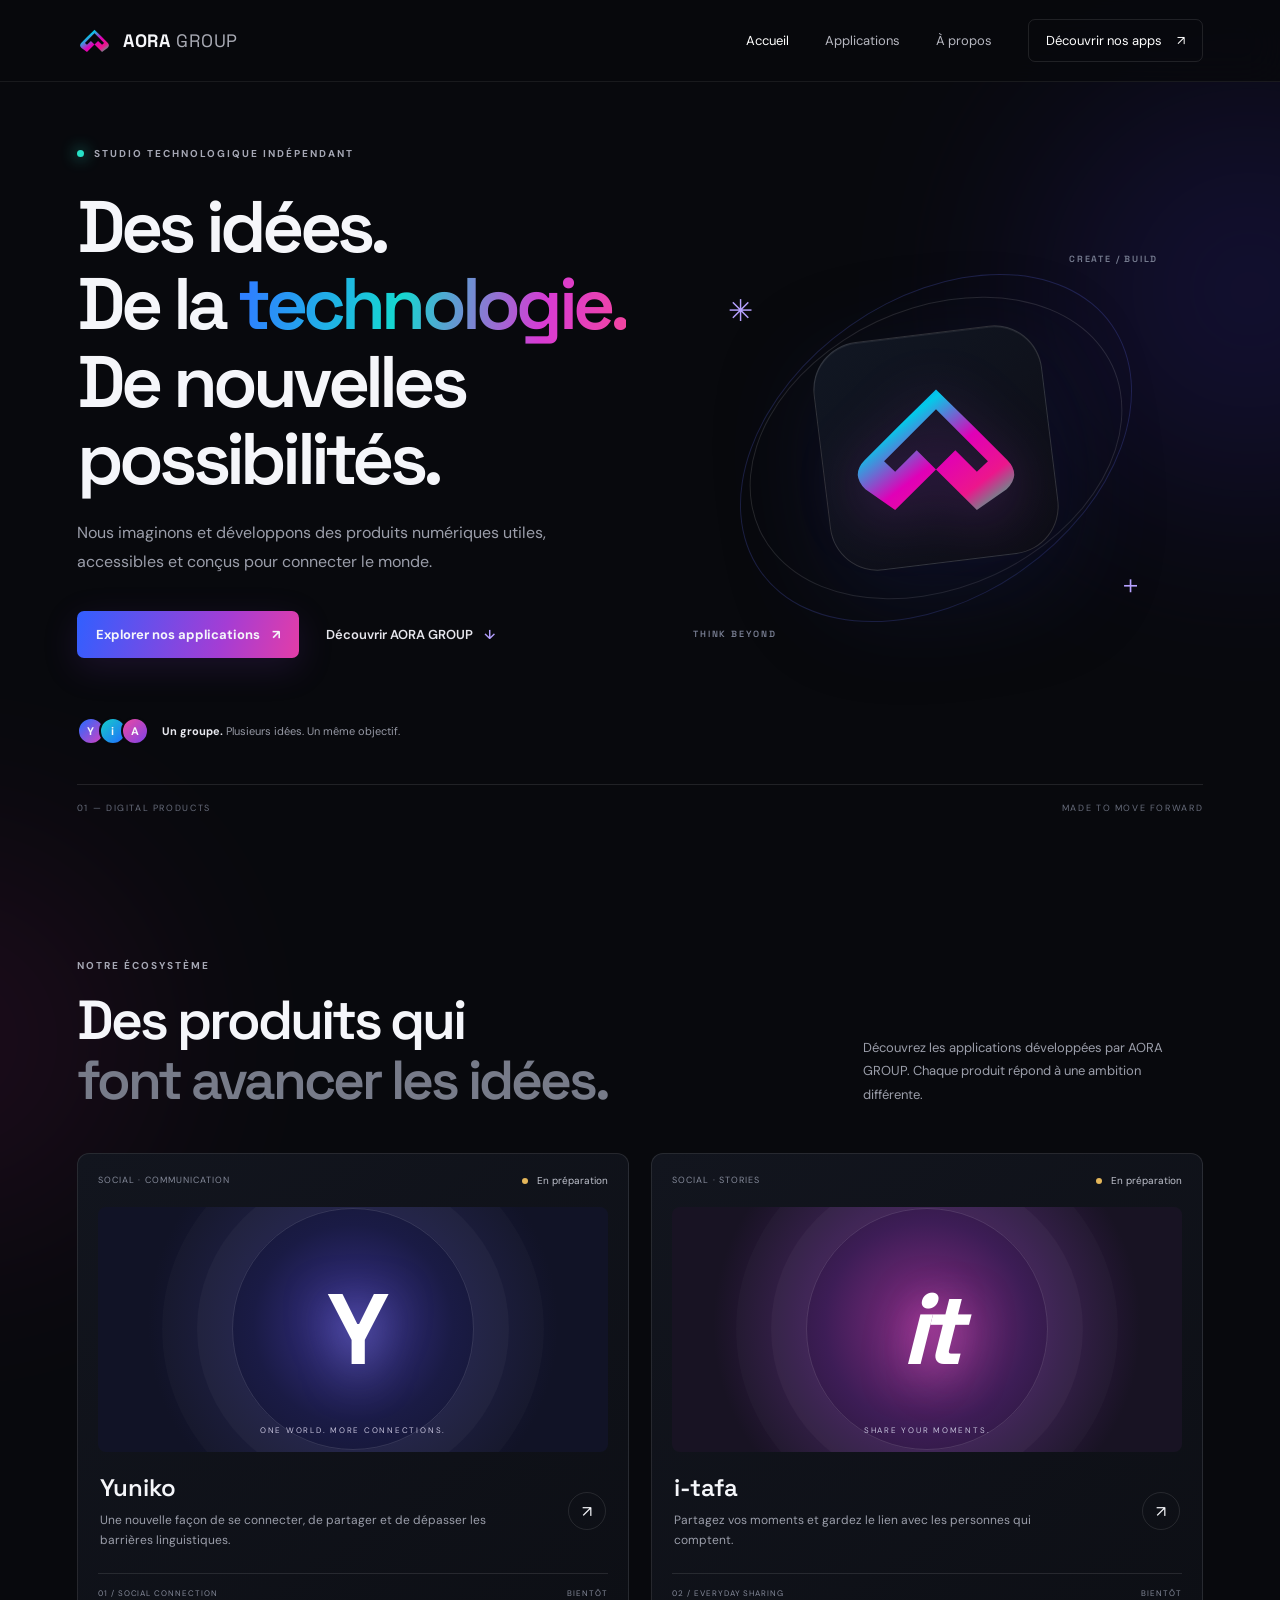
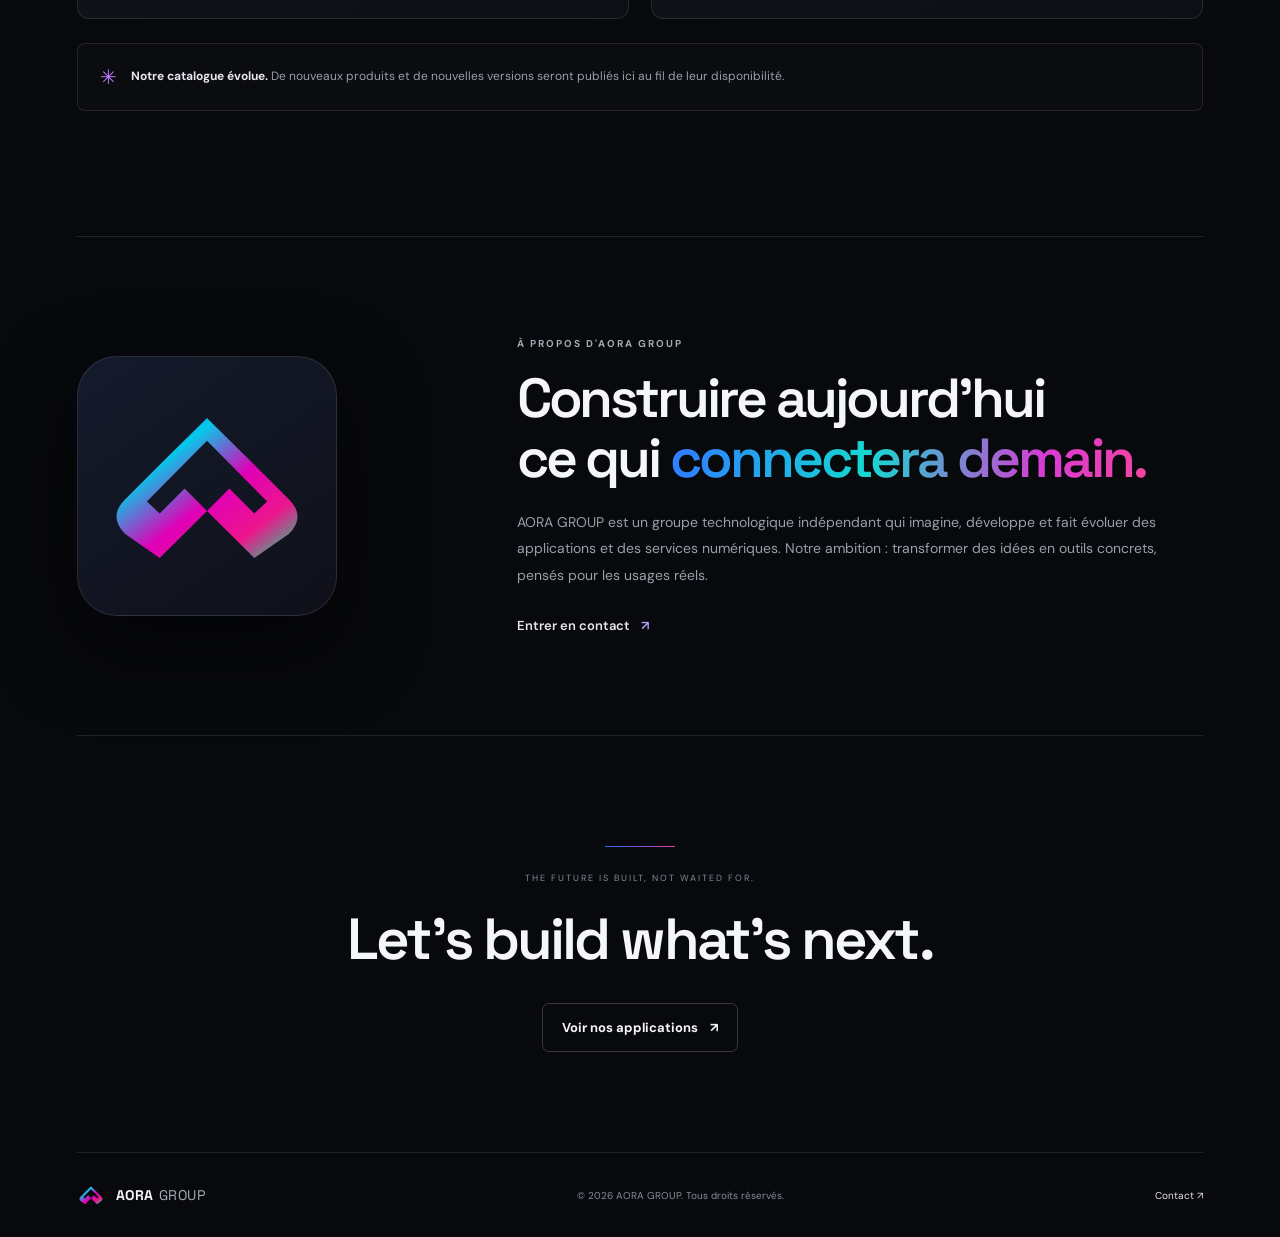
==== index.html @ bfa3d51c "Build AORA GROUP official website foundation" ====
<!doctype html>
<html lang="fr">
<head>
  <meta charset="UTF-8"><meta name="viewport" content="width=device-width, initial-scale=1">
  <meta name="theme-color" content="#08090d">
  <meta name="description" content="AORA GROUP conçoit des applications et des expériences numériques qui rapprochent les personnes et ouvrent de nouvelles possibilités.">
  <title>AORA GROUP — Ideas into technology</title>
  <link rel="icon" type="image/svg+xml" href="assets/aora-mark.svg">
  <link rel="preconnect" href="https://fonts.googleapis.com"><link rel="preconnect" href="https://fonts.gstatic.com" crossorigin>
  <link href="https://fonts.googleapis.com/css2?family=DM+Sans:wght@400;500;600;700&family=Space+Grotesk:wght@400;500;600;700&display=swap" rel="stylesheet">
  <link rel="stylesheet" href="styles.css">
</head>
<body>
  <div class="ambient ambient-one"></div><div class="ambient ambient-two"></div>
  <header class="site-header">
    <a class="brand" href="#home" aria-label="AORA GROUP, accueil">
      <img src="assets/aora-mark.svg" alt="" class="brand-mark"><span>AORA<span class="brand-light"> GROUP</span></span>
    </a>
    <button class="menu-toggle" aria-label="Ouvrir le menu" aria-expanded="false"><span></span><span></span></button>
    <nav class="nav" id="navigation">
      <a href="#home" class="nav-link active">Accueil</a><a href="#apps" class="nav-link">Applications</a><a href="#about" class="nav-link">À propos</a>
      <a href="#apps" class="nav-cta">Découvrir nos apps <span>↗</span></a>
    </nav>
  </header>
  <main>
    <section class="hero section-wrap" id="home">
      <div class="hero-copy">
        <div class="eyebrow"><span class="eyebrow-dot"></span> STUDIO TECHNOLOGIQUE INDÉPENDANT</div>
        <h1>Des idées.<br>De la <span class="gradient-text">technologie.</span><br>De nouvelles possibilités.</h1>
        <p class="hero-description">Nous imaginons et développons des produits numériques utiles, accessibles et conçus pour connecter le monde.</p>
        <div class="hero-actions"><a class="button button-primary" href="#apps">Explorer nos applications <span>↗</span></a><a class="text-link" href="#about">Découvrir AORA GROUP <span>↓</span></a></div>
        <div class="hero-proof"><div class="proof-avatars"><span>Y</span><span>i</span><span>A</span></div><p><strong>Un groupe.</strong> Plusieurs idées. Un même objectif.</p></div>
      </div>
      <div class="hero-art" aria-label="Symbole AORA GROUP">
        <div class="art-orbit orbit-a"></div><div class="art-orbit orbit-b"></div>
        <div class="art-core"><img src="assets/aora-mark.svg" alt="Symbole AORA GROUP"></div>
        <span class="art-label label-top">CREATE / BUILD</span><span class="art-label label-bottom">THINK BEYOND</span>
        <span class="art-star star-one">✳</span><span class="art-star star-two">＋</span>
      </div>
      <div class="hero-bottom"><span>01 — DIGITAL PRODUCTS</span><span>MADE TO MOVE FORWARD</span></div>
    </section>
    <section class="apps-section section-wrap" id="apps">
      <div class="section-heading"><div><div class="eyebrow">NOTRE ÉCOSYSTÈME</div><h2>Des produits qui<br><span class="muted-text">font avancer les idées.</span></h2></div><p>Découvrez les applications développées par AORA GROUP. Chaque produit répond à une ambition différente.</p></div>
      <div class="app-grid">
        <article class="app-card app-yuniko">
          <div class="app-card-top"><span class="app-category">SOCIAL · COMMUNICATION</span><span class="app-status status-development"><i></i> En préparation</span></div>
          <div class="app-visual yuniko-visual"><div class="yuniko-symbol">Y</div><div class="visual-caption">ONE WORLD. MORE CONNECTIONS.</div></div>
          <div class="app-info"><div><h3>Yuniko</h3><p>Une nouvelle façon de se connecter, de partager et de dépasser les barrières linguistiques.</p></div><a class="round-arrow" href="mailto:contact@aora.group?subject=Yuniko" aria-label="En savoir plus sur Yuniko">↗</a></div>
          <div class="app-card-foot"><span>01 / SOCIAL CONNECTION</span><span>BIENTÔT</span></div>
        </article>
        <article class="app-card app-itafa">
          <div class="app-card-top"><span class="app-category">SOCIAL · STORIES</span><span class="app-status status-development"><i></i> En préparation</span></div>
          <div class="app-visual itafa-visual"><div class="itafa-symbol">it</div><div class="visual-caption">SHARE YOUR MOMENTS.</div></div>
          <div class="app-info"><div><h3>i-tafa</h3><p>Partagez vos moments et gardez le lien avec les personnes qui comptent.</p></div><a class="round-arrow" href="mailto:contact@aora.group?subject=i-tafa" aria-label="En savoir plus sur i-tafa">↗</a></div>
          <div class="app-card-foot"><span>02 / EVERYDAY SHARING</span><span>BIENTÔT</span></div>
        </article>
      </div>
      <div class="catalog-note"><span class="note-icon">✳</span><p><strong>Notre catalogue évolue.</strong> De nouveaux produits et de nouvelles versions seront publiés ici au fil de leur disponibilité.</p></div>
    </section>
    <section class="manifesto section-wrap" id="about">
      <div class="manifesto-mark"><img src="assets/aora-mark.svg" alt=""></div>
      <div class="manifesto-copy"><div class="eyebrow">À PROPOS D'AORA GROUP</div><h2>Construire aujourd'hui<br>ce qui <span class="gradient-text">connectera demain.</span></h2><p>AORA GROUP est un groupe technologique indépendant qui imagine, développe et fait évoluer des applications et des services numériques. Notre ambition : transformer des idées en outils concrets, pensés pour les usages réels.</p><a class="text-link" href="mailto:contact@aora.group">Entrer en contact <span>↗</span></a></div>
    </section>
    <section class="closing section-wrap"><div class="closing-line"></div><p>THE FUTURE IS BUILT, NOT WAITED FOR.</p><h2>Let's build what's next.</h2><a href="#apps" class="button button-outline">Voir nos applications <span>↗</span></a></section>
  </main>
  <footer class="footer section-wrap"><a class="brand footer-brand" href="#home"><img src="assets/aora-mark.svg" alt=""><span>AORA<span class="brand-light"> GROUP</span></span></a><span class="footer-copy">© <span id="year"></span> AORA GROUP. Tous droits réservés.</span><a href="mailto:contact@aora.group" class="footer-contact">Contact ↗</a></footer>
  <script src="app.js"></script>
</body></html>
---- styles.css ----
:root{--bg:#08090d;--panel:#101219;--line:rgba(255,255,255,.1);--text:#f5f6fa;--muted:#9b9eaa;--pink:#ef3ebc;--cyan:#16d8ce;--blue:#246bff;--font:'DM Sans',sans-serif;--display:'Space Grotesk',sans-serif}*{box-sizing:border-box}html{scroll-behavior:smooth;scroll-padding-top:90px}body{margin:0;background:var(--bg);color:var(--text);font-family:var(--font);overflow-x:hidden}a{color:inherit;text-decoration:none}.ambient{position:absolute;pointer-events:none;filter:blur(110px);opacity:.18;border-radius:50%;z-index:-1}.ambient-one{width:420px;height:420px;background:#4730d9;top:80px;right:-180px}.ambient-two{width:380px;height:380px;background:#d52b9f;top:850px;left:-240px;opacity:.1}.site-header{height:82px;padding:0 max(6vw,24px);display:flex;align-items:center;justify-content:space-between;border-bottom:1px solid rgba(255,255,255,.07);position:sticky;top:0;z-index:10;background:rgba(8,9,13,.82);backdrop-filter:blur(18px)}.brand{display:flex;align-items:center;gap:11px;font:700 18px var(--display);letter-spacing:.04em}.brand-mark{width:35px;height:35px;object-fit:contain}.brand-light{font-weight:400;color:#a9abb5}.nav{display:flex;align-items:center;gap:36px;font-size:13px;color:#b6b7c0}.nav-link{transition:color .2s}.nav-link:hover,.nav-link.active{color:white}.nav-cta{padding:12px 17px;border:1px solid var(--line);border-radius:7px;color:white}.nav-cta span,.button span{margin-left:12px}.menu-toggle{display:none;background:none;border:0}.section-wrap{width:min(1180px,88%);margin-inline:auto}.hero{min-height:690px;display:grid;grid-template-columns:1.05fr .95fr;align-items:center;position:relative;padding-top:65px;padding-bottom:95px}.eyebrow{font-size:10px;letter-spacing:.2em;font-weight:700;color:#a6a8b5;display:flex;align-items:center;gap:10px}.eyebrow-dot{width:7px;height:7px;border-radius:50%;background:#27e1c7;box-shadow:0 0 15px #27e1c7}.hero h1{font:600 clamp(44px,5.7vw,76px)/1.06 var(--display);letter-spacing:-.065em;margin:28px 0 22px}.gradient-text{background:linear-gradient(100deg,#2e80ff 4%,#15d8d0 42%,#d73bd4 78%,#f3459f);-webkit-background-clip:text;background-clip:text;color:transparent}.hero-description{max-width:500px;color:var(--muted);font-size:16px;line-height:1.8}.hero-actions{display:flex;align-items:center;gap:27px;margin-top:34px}.button{display:inline-flex;align-items:center;padding:15px 19px;border-radius:7px;font-size:13px;font-weight:700;transition:transform .2s,border-color .2s}.button:hover{transform:translateY(-3px)}.button-primary{background:linear-gradient(105deg,#315fff,#a43dd4 65%,#e33da8);box-shadow:0 10px 35px #7435b52e}.text-link{font-size:13px;font-weight:600;color:#e6e6ed}.text-link span{margin-left:8px;color:#b4a0ff}.hero-proof{display:flex;align-items:center;gap:13px;margin-top:55px}.proof-avatars{display:flex}.proof-avatars span{width:28px;height:28px;border:2px solid var(--bg);border-radius:50%;display:grid;place-items:center;font-size:11px;font-weight:700;margin-left:-6px;background:linear-gradient(135deg,#236dff,#d63fc1)}.proof-avatars span:first-child{margin-left:0}.proof-avatars span:nth-child(2){background:linear-gradient(135deg,#14cfc8,#226aff)}.proof-avatars span:nth-child(3){background:linear-gradient(135deg,#ed49a2,#7e42e7)}.hero-proof p{font-size:11px;color:#9699a5}.hero-proof strong{color:#e8e9ef}.hero-art{height:490px;position:relative;display:grid;place-items:center}.art-orbit{position:absolute;border:1px solid rgba(255,255,255,.12);border-radius:50%;transform:rotate(-25deg)}.orbit-a{width:390px;height:280px}.orbit-b{width:300px;height:430px;transform:rotate(55deg);border-color:rgba(100,115,255,.22)}.art-core{width:230px;height:230px;border-radius:48px;background:linear-gradient(145deg,#111723,#0d0d15);border:1px solid rgba(255,255,255,.14);box-shadow:0 30px 100px #151c4e66, inset 0 1px 0 #ffffff12;display:grid;place-items:center;transform:rotate(-7deg)}.art-core img{width:190px;height:190px;object-fit:contain;transform:rotate(7deg);filter:drop-shadow(0 12px 30px #a53ac855)}.art-label{position:absolute;font:600 9px var(--display);letter-spacing:.2em;color:#777d91}.label-top{top:50px;right:45px}.label-bottom{bottom:53px;left:25px}.art-star{position:absolute;color:#b6a1ff}.star-one{font-size:30px;top:88px;left:60px}.star-two{font-size:25px;bottom:92px;right:60px}.hero-bottom{position:absolute;bottom:30px;left:0;right:0;display:flex;justify-content:space-between;border-top:1px solid var(--line);padding-top:17px;font-size:9px;letter-spacing:.18em;color:#686d7c}.apps-section{padding-top:115px;padding-bottom:125px}.section-heading{display:flex;justify-content:space-between;align-items:end;margin-bottom:42px}.section-heading h2,.manifesto h2{font:600 clamp(36px,4.3vw,55px)/1.1 var(--display);letter-spacing:-.055em;margin:18px 0 0}.muted-text{color:#777b89}.section-heading>p{max-width:340px;color:var(--muted);font-size:13px;line-height:1.8;margin-bottom:5px}.app-grid{display:grid;grid-template-columns:1fr 1fr;gap:22px}.app-card{padding:20px;border:1px solid var(--line);border-radius:12px;background:linear-gradient(145deg,#12151e,#0d0f15);transition:transform .25s,border-color .25s}.app-card:hover{transform:translateY(-5px);border-color:#7771c066}.app-card-top,.app-card-foot{display:flex;justify-content:space-between;align-items:center;font-size:9px;letter-spacing:.12em;color:#858a9a}.app-status{font-size:10px;letter-spacing:0;color:#bfc2cd}.app-status i{display:inline-block;width:6px;height:6px;border-radius:50%;background:#e4b65a;margin-right:6px}.app-visual{height:245px;border-radius:8px;margin:20px 0;display:grid;place-items:center;position:relative;overflow:hidden}.yuniko-visual{background:radial-gradient(circle at 50% 48%,#38318c 0,#1a1b45 35%,#111326 72%)}.itafa-visual{background:radial-gradient(circle at 50% 48%,#842c82 0,#3d1d56 36%,#181323 75%)}.yuniko-visual:before,.itafa-visual:before{content:"";position:absolute;width:240px;height:240px;border:1px solid #ffffff20;border-radius:50%;box-shadow:0 0 0 35px #ffffff08,0 0 0 70px #ffffff05}.yuniko-symbol,.itafa-symbol{font:700 100px var(--display);letter-spacing:-.1em;color:white;text-shadow:0 10px 45px #a7a6ff88;z-index:1}.itafa-symbol{font-style:italic;color:#fff;text-shadow:0 10px 45px #ff70df88}.visual-caption{position:absolute;bottom:17px;font-size:8px;letter-spacing:.22em;color:#c5c1db}.app-info{display:flex;justify-content:space-between;align-items:center;gap:20px;padding:0 2px 22px}.app-info h3{font:600 24px var(--display);margin:0 0 7px}.app-info p{font-size:12px;color:var(--muted);line-height:1.7;max-width:390px;margin:0}.round-arrow{width:38px;height:38px;border:1px solid var(--line);border-radius:50%;display:grid;place-items:center;flex:none}.app-card-foot{border-top:1px solid var(--line);padding-top:14px;font-size:8px}.catalog-note{display:flex;align-items:center;gap:14px;padding:20px 22px;margin-top:24px;border:1px solid var(--line);border-radius:8px;background:#ffffff04}.note-icon{font-size:20px;color:#c07bff}.catalog-note p{font-size:12px;color:var(--muted);margin:0;line-height:1.6}.catalog-note strong{color:#e7e7ef}.manifesto{border-top:1px solid var(--line);border-bottom:1px solid var(--line);padding:100px 0;display:grid;grid-template-columns:.7fr 1.3fr;align-items:center;gap:70px}.manifesto-mark{width:260px;height:260px;border-radius:40px;background:linear-gradient(145deg,#141b2c,#101019);border:1px solid var(--line);display:grid;place-items:center;box-shadow:0 30px 80px #0008}.manifesto-mark img{width:220px;height:220px;object-fit:contain}.manifesto h2{margin:18px 0 20px}.manifesto-copy>p{max-width:650px;font-size:14px;line-height:1.9;color:var(--muted);margin-bottom:26px}.closing{text-align:center;padding:110px 0 100px}.closing-line{height:1px;width:70px;background:linear-gradient(90deg,#256bff,#e43da8);margin:0 auto 25px}.closing>p{font-size:9px;letter-spacing:.22em;color:#858a9a}.closing h2{font:600 clamp(34px,5vw,58px) var(--display);letter-spacing:-.05em;margin:18px 0 27px}.button-outline{border:1px solid #ffffff30}.button-outline:hover{border-color:#b38aff}.footer{min-height:85px;border-top:1px solid var(--line);display:flex;align-items:center;justify-content:space-between}.footer-brand{font-size:14px}.footer-brand img{width:28px;height:28px}.footer-copy,.footer-contact{font-size:10px;color:#888c99}.footer-contact{color:#e7e7ef}.menu-toggle{cursor:pointer}
@media(max-width:800px){.site-header{height:72px}.menu-toggle{display:flex;flex-direction:column;gap:5px;padding:10px}.menu-toggle span{width:22px;height:2px;background:white}.nav{display:none;position:absolute;top:71px;left:0;right:0;background:#0b0c12;padding:25px 6%;border-bottom:1px solid var(--line);flex-direction:column;align-items:stretch;gap:22px}.nav.open{display:flex}.nav-cta{text-align:center}.hero{grid-template-columns:1fr;padding-top:70px;min-height:auto}.hero h1{font-size:clamp(45px,10vw,68px)}.hero-art{height:370px;margin-top:10px}.art-core{width:190px;height:190px}.art-core img{width:160px;height:160px}.orbit-a{width:300px;height:220px}.orbit-b{width:240px;height:340px}.hero-bottom{position:relative;bottom:auto;margin-top:15px}.section-heading{display:block}.section-heading>p{margin-top:20px}.app-grid{grid-template-columns:1fr}.manifesto{grid-template-columns:1fr;gap:40px;padding:75px 0}.manifesto-mark{width:190px;height:190px;margin:auto}.manifesto-mark img{width:160px;height:160px}.apps-section{padding-top:85px;padding-bottom:90px}.closing{padding:85px 0}.footer{flex-wrap:wrap;gap:15px;padding:20px 0}.footer-copy{order:3;width:100%}}@media(max-width:430px){.section-wrap{width:88%}.hero-actions{align-items:flex-start;flex-direction:column;gap:20px}.hero-proof{margin-top:35px}.hero-art{height:320px}.art-core{width:165px;height:165px;border-radius:35px}.art-core img{width:145px;height:145px}.orbit-a{width:250px;height:180px}.orbit-b{width:205px;height:290px}.label-top{right:5px}.label-bottom{left:0}.app-card{padding:14px}.app-visual{height:210px}.app-card-top{font-size:8px}.app-info h3{font-size:22px}.app-info p{font-size:11px}}
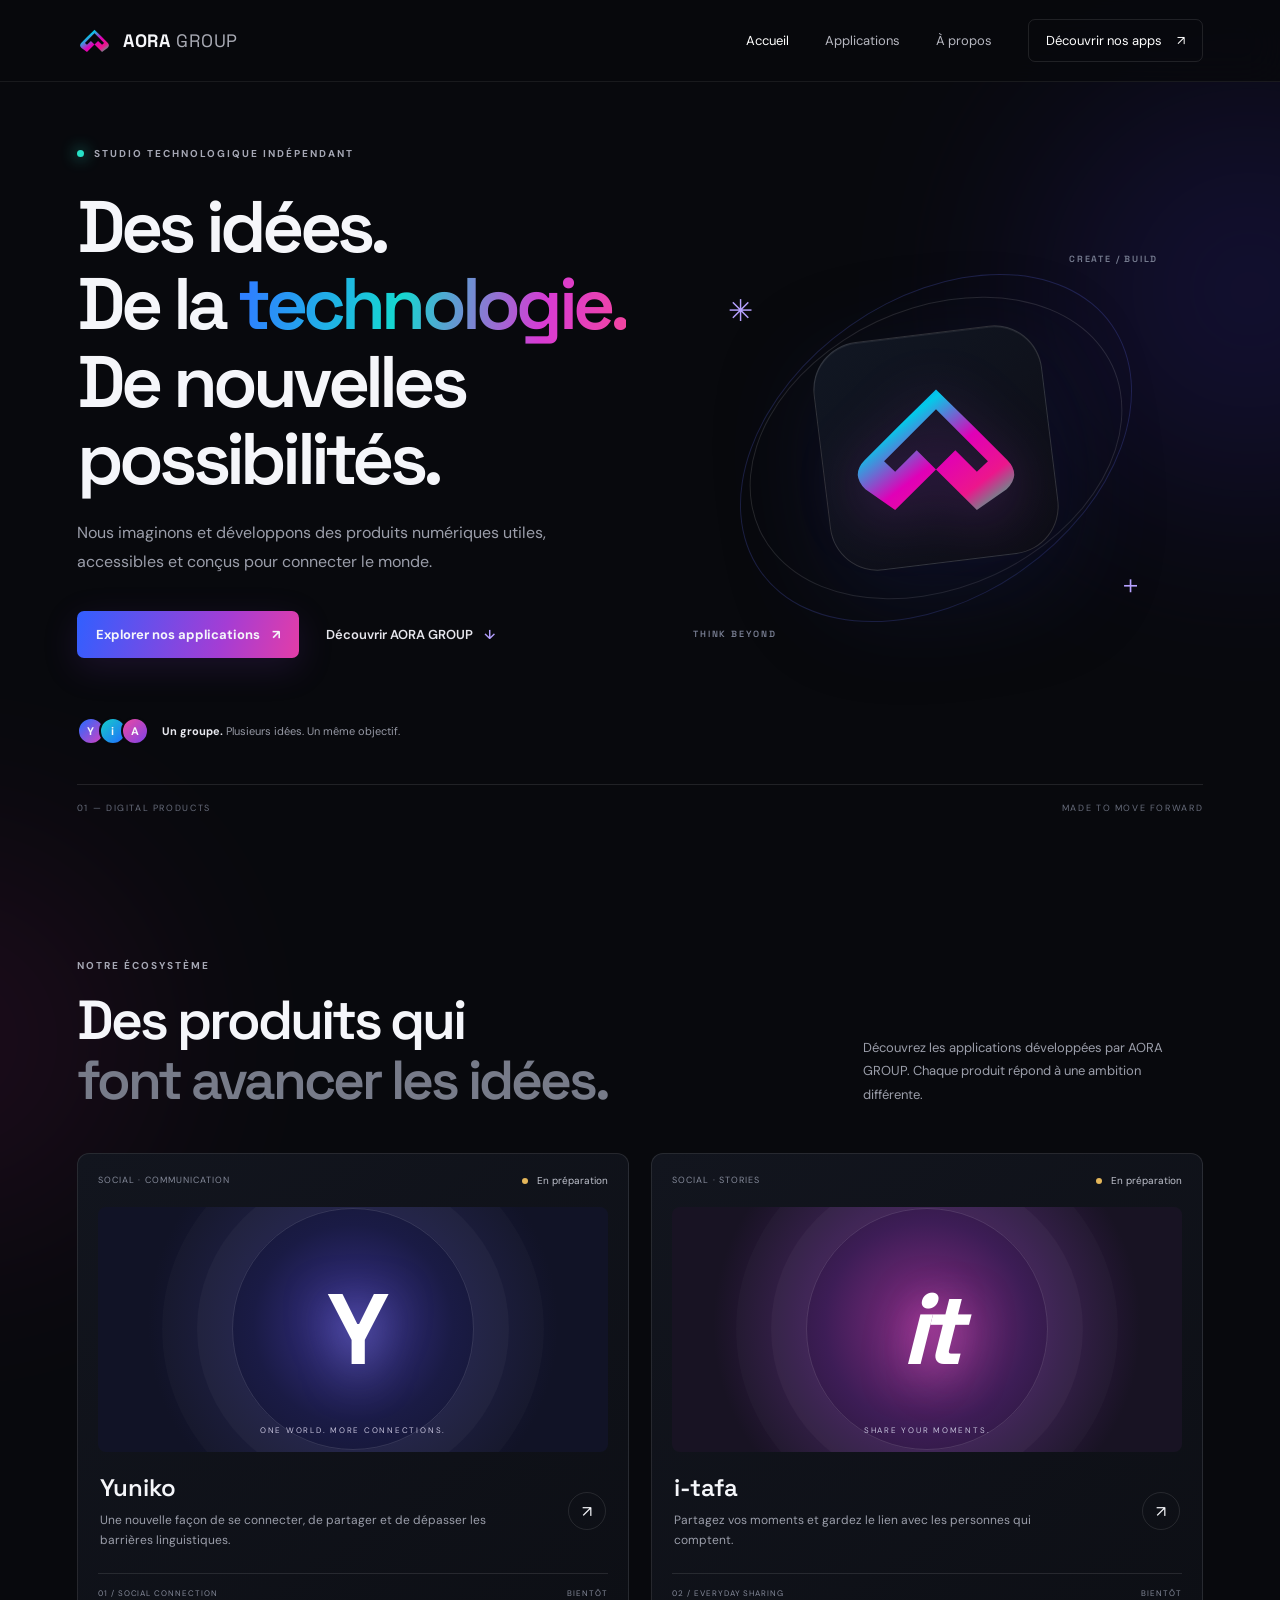
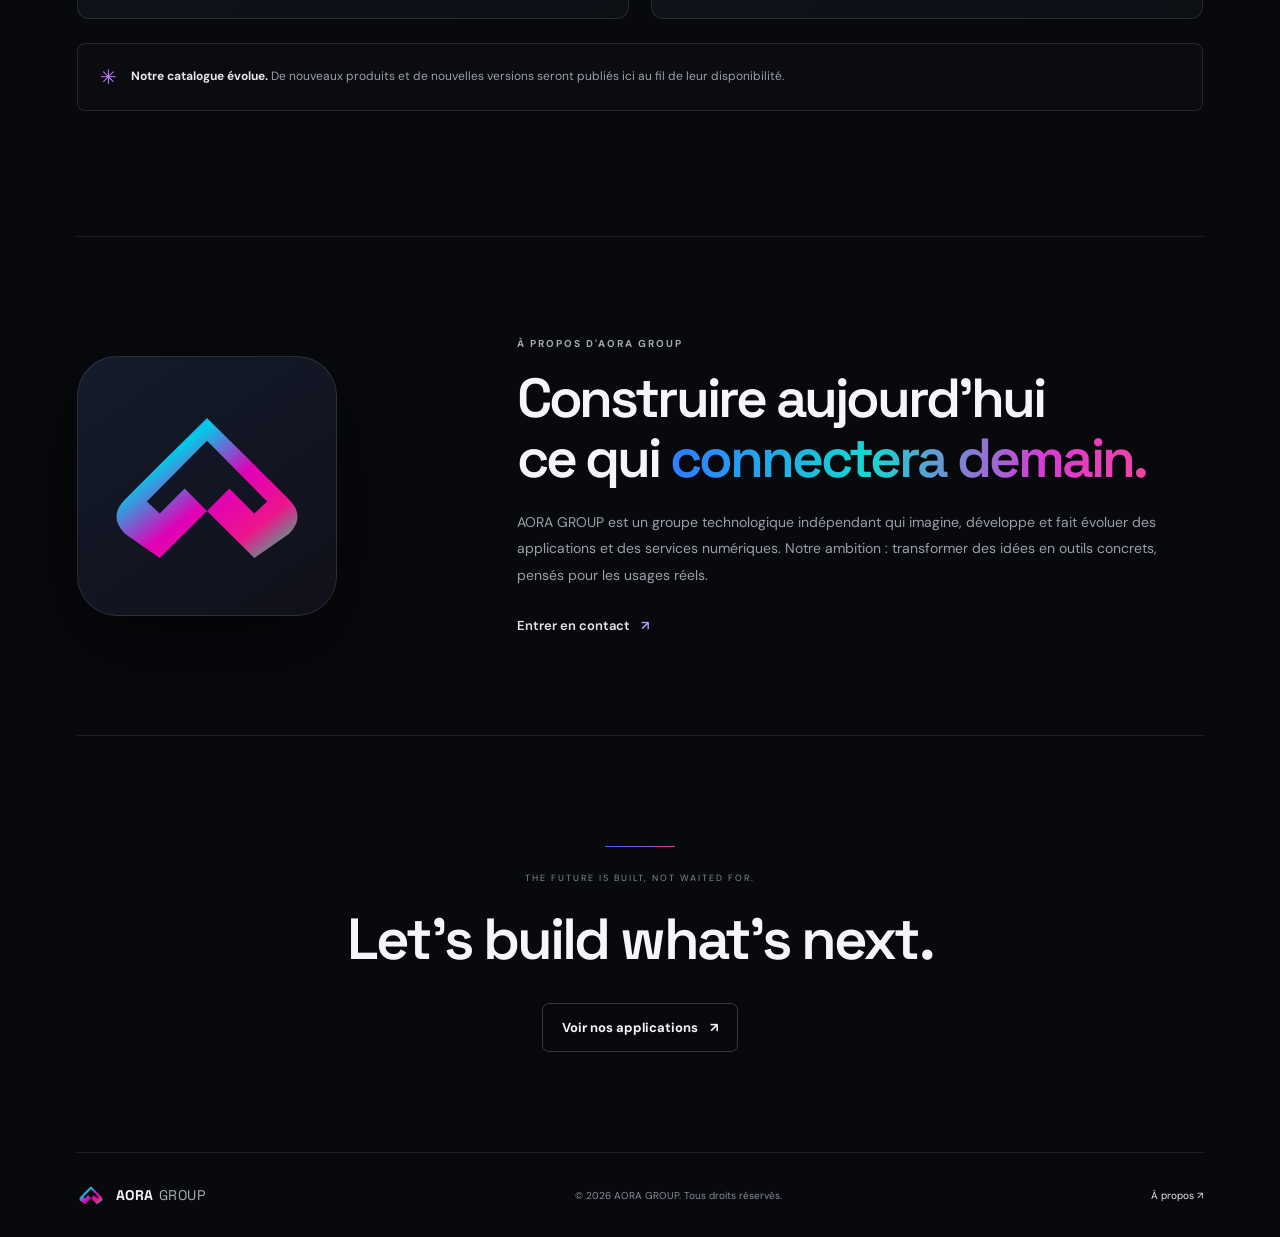
==== commit ba16d1ab: "Remove placeholder contact address" ====
--- a/index.html
+++ b/index.html
@@ -45,13 +45,13 @@
         <article class="app-card app-yuniko">
           <div class="app-card-top"><span class="app-category">SOCIAL · COMMUNICATION</span><span class="app-status status-development"><i></i> En préparation</span></div>
           <div class="app-visual yuniko-visual"><div class="yuniko-symbol">Y</div><div class="visual-caption">ONE WORLD. MORE CONNECTIONS.</div></div>
-          <div class="app-info"><div><h3>Yuniko</h3><p>Une nouvelle façon de se connecter, de partager et de dépasser les barrières linguistiques.</p></div><a class="round-arrow" href="mailto:contact@aora.group?subject=Yuniko" aria-label="En savoir plus sur Yuniko">↗</a></div>
+          <div class="app-info"><div><h3>Yuniko</h3><p>Une nouvelle façon de se connecter, de partager et de dépasser les barrières linguistiques.</p></div><a class="round-arrow" href="#about" aria-label="En savoir plus sur Yuniko">↗</a></div>
           <div class="app-card-foot"><span>01 / SOCIAL CONNECTION</span><span>BIENTÔT</span></div>
         </article>
         <article class="app-card app-itafa">
           <div class="app-card-top"><span class="app-category">SOCIAL · STORIES</span><span class="app-status status-development"><i></i> En préparation</span></div>
           <div class="app-visual itafa-visual"><div class="itafa-symbol">it</div><div class="visual-caption">SHARE YOUR MOMENTS.</div></div>
-          <div class="app-info"><div><h3>i-tafa</h3><p>Partagez vos moments et gardez le lien avec les personnes qui comptent.</p></div><a class="round-arrow" href="mailto:contact@aora.group?subject=i-tafa" aria-label="En savoir plus sur i-tafa">↗</a></div>
+          <div class="app-info"><div><h3>i-tafa</h3><p>Partagez vos moments et gardez le lien avec les personnes qui comptent.</p></div><a class="round-arrow" href="#about" aria-label="En savoir plus sur i-tafa">↗</a></div>
           <div class="app-card-foot"><span>02 / EVERYDAY SHARING</span><span>BIENTÔT</span></div>
         </article>
       </div>
@@ -59,10 +59,10 @@
     </section>
     <section class="manifesto section-wrap" id="about">
       <div class="manifesto-mark"><img src="assets/aora-mark.svg" alt=""></div>
-      <div class="manifesto-copy"><div class="eyebrow">À PROPOS D'AORA GROUP</div><h2>Construire aujourd'hui<br>ce qui <span class="gradient-text">connectera demain.</span></h2><p>AORA GROUP est un groupe technologique indépendant qui imagine, développe et fait évoluer des applications et des services numériques. Notre ambition : transformer des idées en outils concrets, pensés pour les usages réels.</p><a class="text-link" href="mailto:contact@aora.group">Entrer en contact <span>↗</span></a></div>
+      <div class="manifesto-copy"><div class="eyebrow">À PROPOS D'AORA GROUP</div><h2>Construire aujourd'hui<br>ce qui <span class="gradient-text">connectera demain.</span></h2><p>AORA GROUP est un groupe technologique indépendant qui imagine, développe et fait évoluer des applications et des services numériques. Notre ambition : transformer des idées en outils concrets, pensés pour les usages réels.</p><a class="text-link" href="#about">Entrer en contact <span>↗</span></a></div>
     </section>
     <section class="closing section-wrap"><div class="closing-line"></div><p>THE FUTURE IS BUILT, NOT WAITED FOR.</p><h2>Let's build what's next.</h2><a href="#apps" class="button button-outline">Voir nos applications <span>↗</span></a></section>
   </main>
-  <footer class="footer section-wrap"><a class="brand footer-brand" href="#home"><img src="assets/aora-mark.svg" alt=""><span>AORA<span class="brand-light"> GROUP</span></span></a><span class="footer-copy">© <span id="year"></span> AORA GROUP. Tous droits réservés.</span><a href="mailto:contact@aora.group" class="footer-contact">Contact ↗</a></footer>
+  <footer class="footer section-wrap"><a class="brand footer-brand" href="#home"><img src="assets/aora-mark.svg" alt=""><span>AORA<span class="brand-light"> GROUP</span></span></a><span class="footer-copy">© <span id="year"></span> AORA GROUP. Tous droits réservés.</span><a href="#about" class="footer-contact">À propos ↗</a></footer>
   <script src="app.js"></script>
 </body></html>
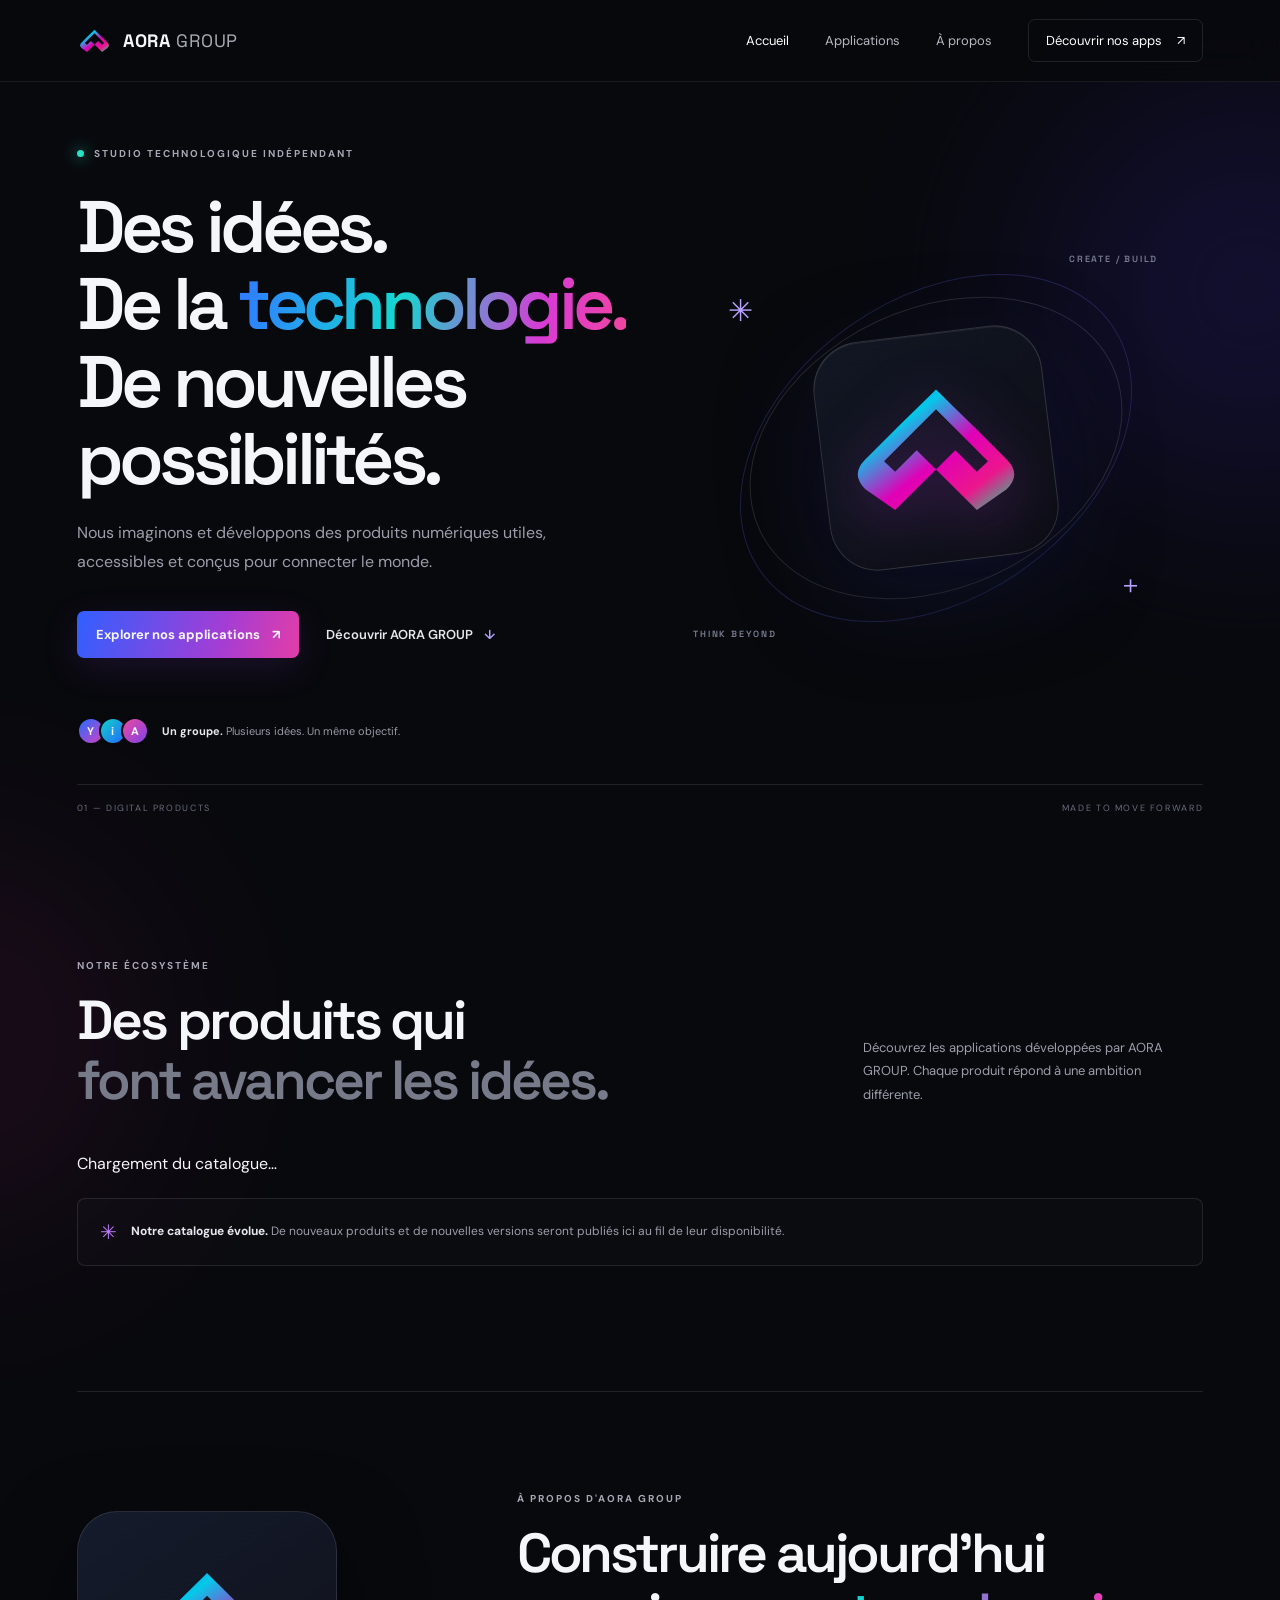
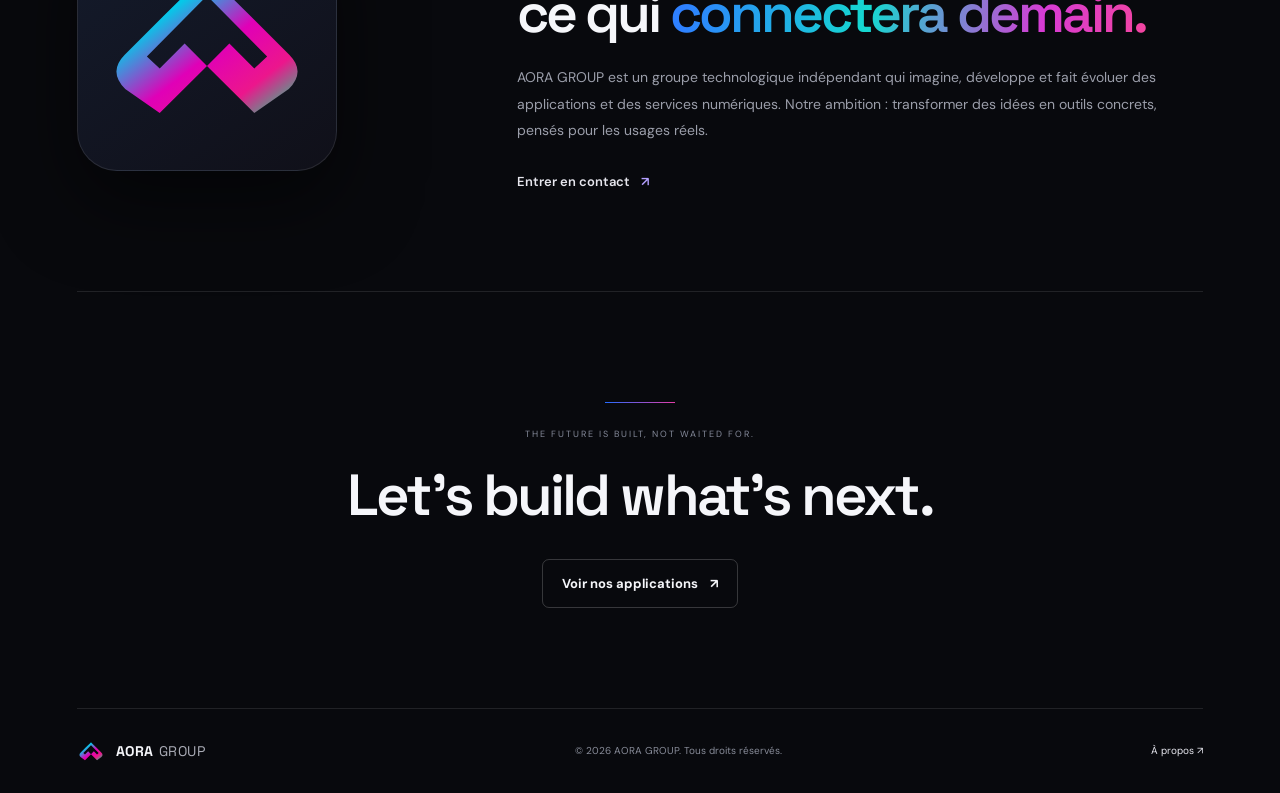
==== commit 6b528349: "Replace placeholder cards with live downloadable app catalogue" ====
--- a/index.html
+++ b/index.html
@@ -3,8 +3,8 @@
 <head>
   <meta charset="UTF-8"><meta name="viewport" content="width=device-width, initial-scale=1">
   <meta name="theme-color" content="#08090d">
-  <meta name="description" content="AORA GROUP conçoit des applications et des expériences numériques qui rapprochent les personnes et ouvrent de nouvelles possibilités.">
-  <title>AORA GROUP — Ideas into technology</title>
+  <meta name="description" content="Découvrez et téléchargez les applications officielles AORA GROUP. Des produits numériques utiles, accessibles et conçus pour connecter le monde.">
+  <title>AORA GROUP — Applications officielles</title>
   <link rel="icon" type="image/svg+xml" href="assets/aora-mark.svg">
   <link rel="preconnect" href="https://fonts.googleapis.com"><link rel="preconnect" href="https://fonts.gstatic.com" crossorigin>
   <link href="https://fonts.googleapis.com/css2?family=DM+Sans:wght@400;500;600;700&family=Space+Grotesk:wght@400;500;600;700&display=swap" rel="stylesheet">
@@ -41,20 +41,7 @@
     </section>
     <section class="apps-section section-wrap" id="apps">
       <div class="section-heading"><div><div class="eyebrow">NOTRE ÉCOSYSTÈME</div><h2>Des produits qui<br><span class="muted-text">font avancer les idées.</span></h2></div><p>Découvrez les applications développées par AORA GROUP. Chaque produit répond à une ambition différente.</p></div>
-      <div class="app-grid">
-        <article class="app-card app-yuniko">
-          <div class="app-card-top"><span class="app-category">SOCIAL · COMMUNICATION</span><span class="app-status status-development"><i></i> En préparation</span></div>
-          <div class="app-visual yuniko-visual"><div class="yuniko-symbol">Y</div><div class="visual-caption">ONE WORLD. MORE CONNECTIONS.</div></div>
-          <div class="app-info"><div><h3>Yuniko</h3><p>Une nouvelle façon de se connecter, de partager et de dépasser les barrières linguistiques.</p></div><a class="round-arrow" href="#about" aria-label="En savoir plus sur Yuniko">↗</a></div>
-          <div class="app-card-foot"><span>01 / SOCIAL CONNECTION</span><span>BIENTÔT</span></div>
-        </article>
-        <article class="app-card app-itafa">
-          <div class="app-card-top"><span class="app-category">SOCIAL · STORIES</span><span class="app-status status-development"><i></i> En préparation</span></div>
-          <div class="app-visual itafa-visual"><div class="itafa-symbol">it</div><div class="visual-caption">SHARE YOUR MOMENTS.</div></div>
-          <div class="app-info"><div><h3>i-tafa</h3><p>Partagez vos moments et gardez le lien avec les personnes qui comptent.</p></div><a class="round-arrow" href="#about" aria-label="En savoir plus sur i-tafa">↗</a></div>
-          <div class="app-card-foot"><span>02 / EVERYDAY SHARING</span><span>BIENTÔT</span></div>
-        </article>
-      </div>
+      <div class="app-grid" id="app-grid"><div class="catalog-loading">Chargement du catalogue…</div></div>
       <div class="catalog-note"><span class="note-icon">✳</span><p><strong>Notre catalogue évolue.</strong> De nouveaux produits et de nouvelles versions seront publiés ici au fil de leur disponibilité.</p></div>
     </section>
     <section class="manifesto section-wrap" id="about">
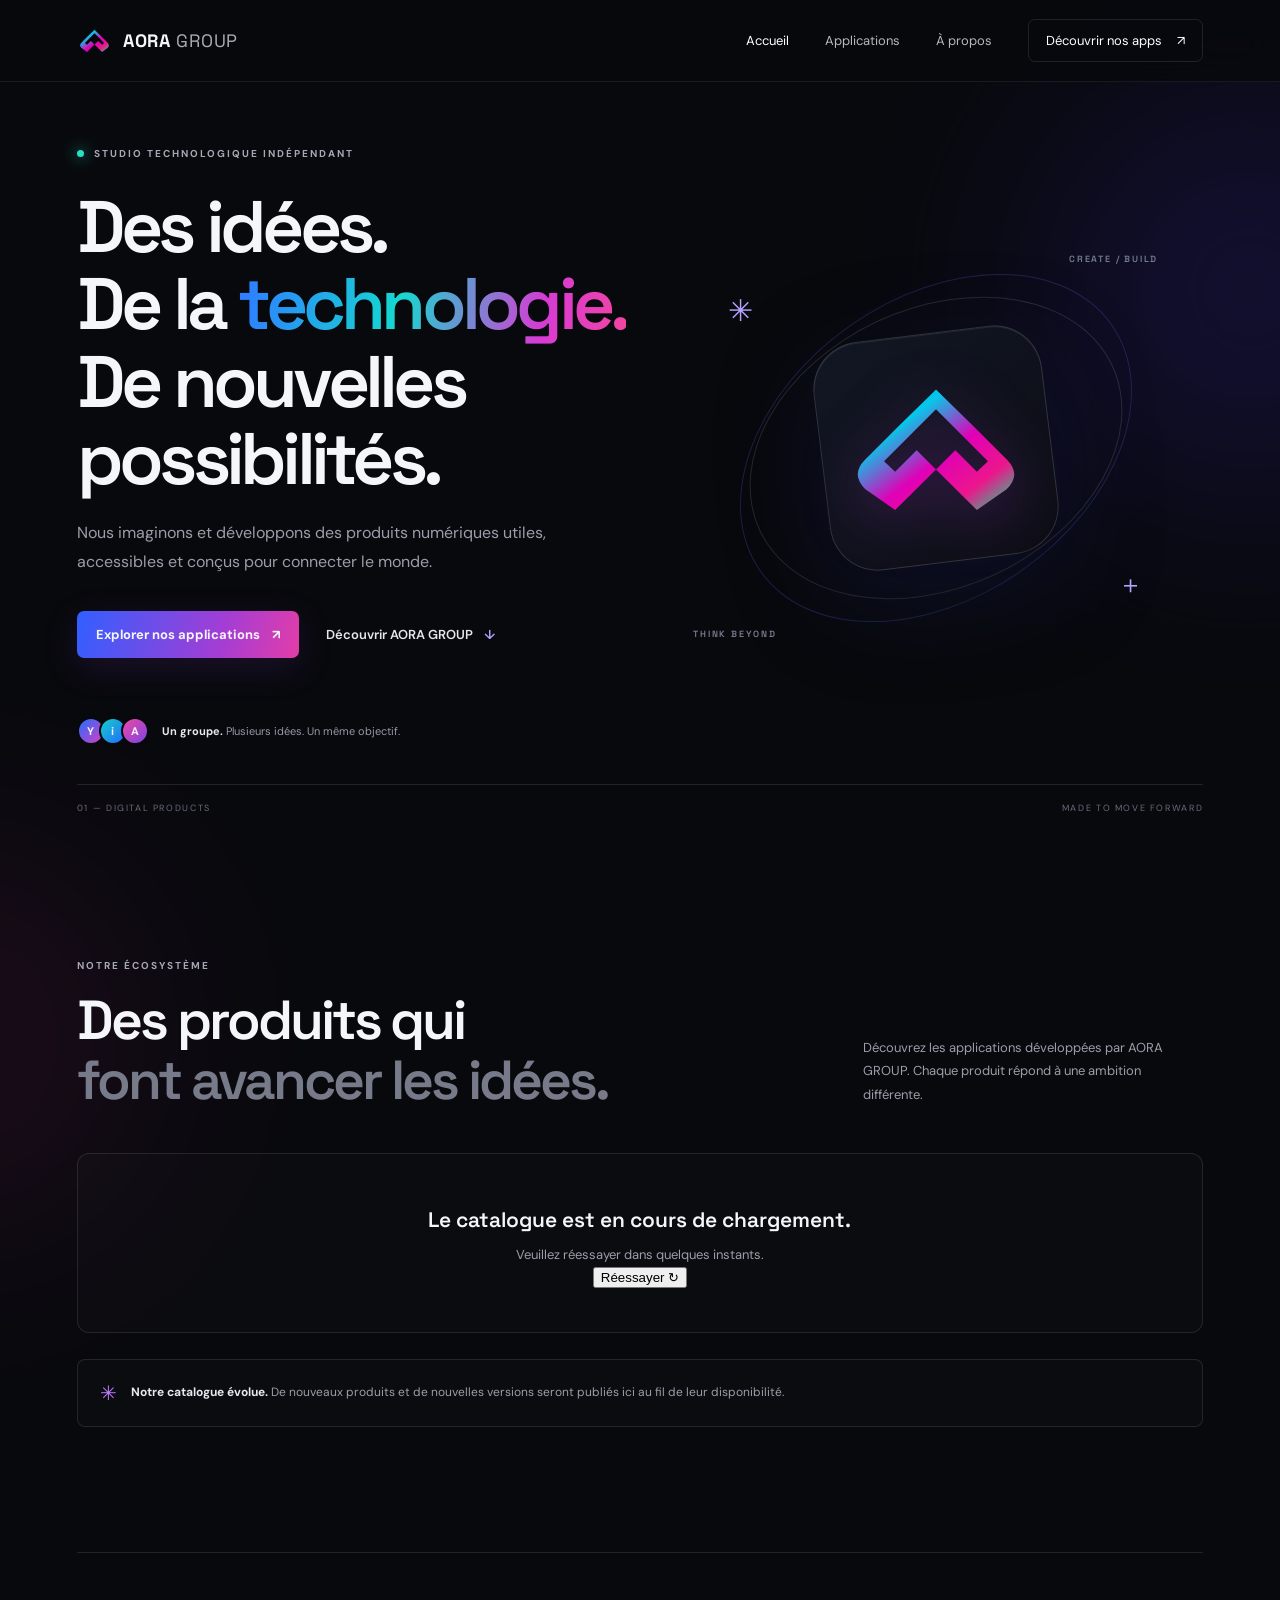
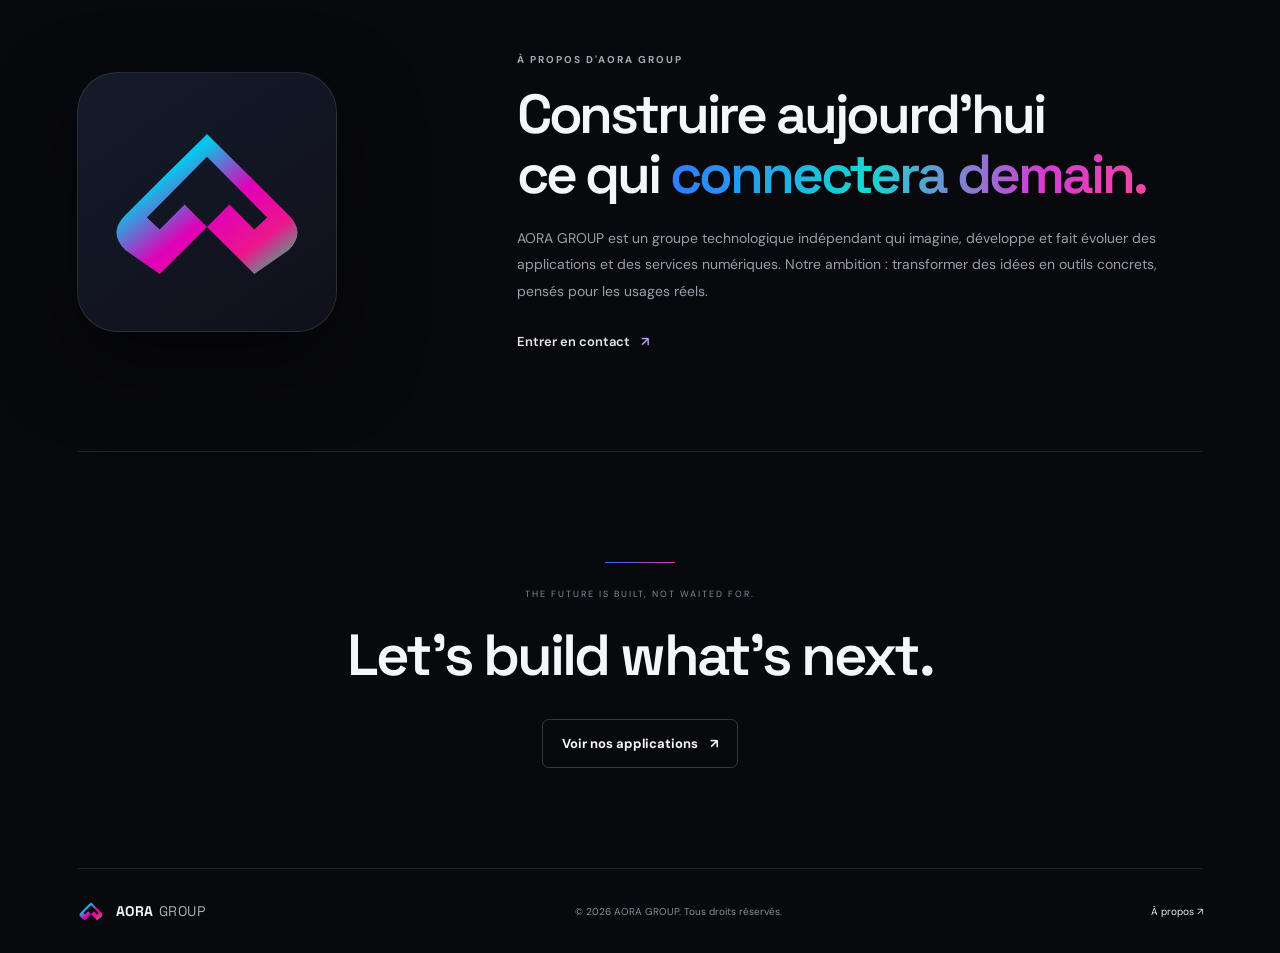
==== commit eeca9e65: "Add app details overlay to catalogue" ====
--- a/index.html
+++ b/index.html
@@ -41,7 +41,7 @@
     </section>
     <section class="apps-section section-wrap" id="apps">
       <div class="section-heading"><div><div class="eyebrow">NOTRE ÉCOSYSTÈME</div><h2>Des produits qui<br><span class="muted-text">font avancer les idées.</span></h2></div><p>Découvrez les applications développées par AORA GROUP. Chaque produit répond à une ambition différente.</p></div>
-      <div class="app-grid" id="app-grid"><div class="catalog-loading">Chargement du catalogue…</div></div>
+      <div class="app-grid" id="app-grid"><div class="catalog-loading">Chargement du catalogue…</div></div><div class="app-detail" id="app-detail" hidden aria-modal="true" role="dialog" aria-label="Détails de l’application"><button class="detail-close" id="detail-close" aria-label="Fermer">×</button><div id="app-detail-content"></div></div>
       <div class="catalog-note"><span class="note-icon">✳</span><p><strong>Notre catalogue évolue.</strong> De nouveaux produits et de nouvelles versions seront publiés ici au fil de leur disponibilité.</p></div>
     </section>
     <section class="manifesto section-wrap" id="about">
--- a/styles.css
+++ b/styles.css
@@ -1,2 +1,4 @@
 :root{--bg:#08090d;--panel:#101219;--line:rgba(255,255,255,.1);--text:#f5f6fa;--muted:#9b9eaa;--pink:#ef3ebc;--cyan:#16d8ce;--blue:#246bff;--font:'DM Sans',sans-serif;--display:'Space Grotesk',sans-serif}*{box-sizing:border-box}html{scroll-behavior:smooth;scroll-padding-top:90px}body{margin:0;background:var(--bg);color:var(--text);font-family:var(--font);overflow-x:hidden}a{color:inherit;text-decoration:none}.ambient{position:absolute;pointer-events:none;filter:blur(110px);opacity:.18;border-radius:50%;z-index:-1}.ambient-one{width:420px;height:420px;background:#4730d9;top:80px;right:-180px}.ambient-two{width:380px;height:380px;background:#d52b9f;top:850px;left:-240px;opacity:.1}.site-header{height:82px;padding:0 max(6vw,24px);display:flex;align-items:center;justify-content:space-between;border-bottom:1px solid rgba(255,255,255,.07);position:sticky;top:0;z-index:10;background:rgba(8,9,13,.82);backdrop-filter:blur(18px)}.brand{display:flex;align-items:center;gap:11px;font:700 18px var(--display);letter-spacing:.04em}.brand-mark{width:35px;height:35px;object-fit:contain}.brand-light{font-weight:400;color:#a9abb5}.nav{display:flex;align-items:center;gap:36px;font-size:13px;color:#b6b7c0}.nav-link{transition:color .2s}.nav-link:hover,.nav-link.active{color:white}.nav-cta{padding:12px 17px;border:1px solid var(--line);border-radius:7px;color:white}.nav-cta span,.button span{margin-left:12px}.menu-toggle{display:none;background:none;border:0}.section-wrap{width:min(1180px,88%);margin-inline:auto}.hero{min-height:690px;display:grid;grid-template-columns:1.05fr .95fr;align-items:center;position:relative;padding-top:65px;padding-bottom:95px}.eyebrow{font-size:10px;letter-spacing:.2em;font-weight:700;color:#a6a8b5;display:flex;align-items:center;gap:10px}.eyebrow-dot{width:7px;height:7px;border-radius:50%;background:#27e1c7;box-shadow:0 0 15px #27e1c7}.hero h1{font:600 clamp(44px,5.7vw,76px)/1.06 var(--display);letter-spacing:-.065em;margin:28px 0 22px}.gradient-text{background:linear-gradient(100deg,#2e80ff 4%,#15d8d0 42%,#d73bd4 78%,#f3459f);-webkit-background-clip:text;background-clip:text;color:transparent}.hero-description{max-width:500px;color:var(--muted);font-size:16px;line-height:1.8}.hero-actions{display:flex;align-items:center;gap:27px;margin-top:34px}.button{display:inline-flex;align-items:center;padding:15px 19px;border-radius:7px;font-size:13px;font-weight:700;transition:transform .2s,border-color .2s}.button:hover{transform:translateY(-3px)}.button-primary{background:linear-gradient(105deg,#315fff,#a43dd4 65%,#e33da8);box-shadow:0 10px 35px #7435b52e}.text-link{font-size:13px;font-weight:600;color:#e6e6ed}.text-link span{margin-left:8px;color:#b4a0ff}.hero-proof{display:flex;align-items:center;gap:13px;margin-top:55px}.proof-avatars{display:flex}.proof-avatars span{width:28px;height:28px;border:2px solid var(--bg);border-radius:50%;display:grid;place-items:center;font-size:11px;font-weight:700;margin-left:-6px;background:linear-gradient(135deg,#236dff,#d63fc1)}.proof-avatars span:first-child{margin-left:0}.proof-avatars span:nth-child(2){background:linear-gradient(135deg,#14cfc8,#226aff)}.proof-avatars span:nth-child(3){background:linear-gradient(135deg,#ed49a2,#7e42e7)}.hero-proof p{font-size:11px;color:#9699a5}.hero-proof strong{color:#e8e9ef}.hero-art{height:490px;position:relative;display:grid;place-items:center}.art-orbit{position:absolute;border:1px solid rgba(255,255,255,.12);border-radius:50%;transform:rotate(-25deg)}.orbit-a{width:390px;height:280px}.orbit-b{width:300px;height:430px;transform:rotate(55deg);border-color:rgba(100,115,255,.22)}.art-core{width:230px;height:230px;border-radius:48px;background:linear-gradient(145deg,#111723,#0d0d15);border:1px solid rgba(255,255,255,.14);box-shadow:0 30px 100px #151c4e66, inset 0 1px 0 #ffffff12;display:grid;place-items:center;transform:rotate(-7deg)}.art-core img{width:190px;height:190px;object-fit:contain;transform:rotate(7deg);filter:drop-shadow(0 12px 30px #a53ac855)}.art-label{position:absolute;font:600 9px var(--display);letter-spacing:.2em;color:#777d91}.label-top{top:50px;right:45px}.label-bottom{bottom:53px;left:25px}.art-star{position:absolute;color:#b6a1ff}.star-one{font-size:30px;top:88px;left:60px}.star-two{font-size:25px;bottom:92px;right:60px}.hero-bottom{position:absolute;bottom:30px;left:0;right:0;display:flex;justify-content:space-between;border-top:1px solid var(--line);padding-top:17px;font-size:9px;letter-spacing:.18em;color:#686d7c}.apps-section{padding-top:115px;padding-bottom:125px}.section-heading{display:flex;justify-content:space-between;align-items:end;margin-bottom:42px}.section-heading h2,.manifesto h2{font:600 clamp(36px,4.3vw,55px)/1.1 var(--display);letter-spacing:-.055em;margin:18px 0 0}.muted-text{color:#777b89}.section-heading>p{max-width:340px;color:var(--muted);font-size:13px;line-height:1.8;margin-bottom:5px}.app-grid{display:grid;grid-template-columns:1fr 1fr;gap:22px}.app-card{padding:20px;border:1px solid var(--line);border-radius:12px;background:linear-gradient(145deg,#12151e,#0d0f15);transition:transform .25s,border-color .25s}.app-card:hover{transform:translateY(-5px);border-color:#7771c066}.app-card-top,.app-card-foot{display:flex;justify-content:space-between;align-items:center;font-size:9px;letter-spacing:.12em;color:#858a9a}.app-status{font-size:10px;letter-spacing:0;color:#bfc2cd}.app-status i{display:inline-block;width:6px;height:6px;border-radius:50%;background:#e4b65a;margin-right:6px}.app-visual{height:245px;border-radius:8px;margin:20px 0;display:grid;place-items:center;position:relative;overflow:hidden}.yuniko-visual{background:radial-gradient(circle at 50% 48%,#38318c 0,#1a1b45 35%,#111326 72%)}.itafa-visual{background:radial-gradient(circle at 50% 48%,#842c82 0,#3d1d56 36%,#181323 75%)}.yuniko-visual:before,.itafa-visual:before{content:"";position:absolute;width:240px;height:240px;border:1px solid #ffffff20;border-radius:50%;box-shadow:0 0 0 35px #ffffff08,0 0 0 70px #ffffff05}.yuniko-symbol,.itafa-symbol{font:700 100px var(--display);letter-spacing:-.1em;color:white;text-shadow:0 10px 45px #a7a6ff88;z-index:1}.itafa-symbol{font-style:italic;color:#fff;text-shadow:0 10px 45px #ff70df88}.visual-caption{position:absolute;bottom:17px;font-size:8px;letter-spacing:.22em;color:#c5c1db}.app-info{display:flex;justify-content:space-between;align-items:center;gap:20px;padding:0 2px 22px}.app-info h3{font:600 24px var(--display);margin:0 0 7px}.app-info p{font-size:12px;color:var(--muted);line-height:1.7;max-width:390px;margin:0}.round-arrow{width:38px;height:38px;border:1px solid var(--line);border-radius:50%;display:grid;place-items:center;flex:none}.app-card-foot{border-top:1px solid var(--line);padding-top:14px;font-size:8px}.catalog-note{display:flex;align-items:center;gap:14px;padding:20px 22px;margin-top:24px;border:1px solid var(--line);border-radius:8px;background:#ffffff04}.note-icon{font-size:20px;color:#c07bff}.catalog-note p{font-size:12px;color:var(--muted);margin:0;line-height:1.6}.catalog-note strong{color:#e7e7ef}.manifesto{border-top:1px solid var(--line);border-bottom:1px solid var(--line);padding:100px 0;display:grid;grid-template-columns:.7fr 1.3fr;align-items:center;gap:70px}.manifesto-mark{width:260px;height:260px;border-radius:40px;background:linear-gradient(145deg,#141b2c,#101019);border:1px solid var(--line);display:grid;place-items:center;box-shadow:0 30px 80px #0008}.manifesto-mark img{width:220px;height:220px;object-fit:contain}.manifesto h2{margin:18px 0 20px}.manifesto-copy>p{max-width:650px;font-size:14px;line-height:1.9;color:var(--muted);margin-bottom:26px}.closing{text-align:center;padding:110px 0 100px}.closing-line{height:1px;width:70px;background:linear-gradient(90deg,#256bff,#e43da8);margin:0 auto 25px}.closing>p{font-size:9px;letter-spacing:.22em;color:#858a9a}.closing h2{font:600 clamp(34px,5vw,58px) var(--display);letter-spacing:-.05em;margin:18px 0 27px}.button-outline{border:1px solid #ffffff30}.button-outline:hover{border-color:#b38aff}.footer{min-height:85px;border-top:1px solid var(--line);display:flex;align-items:center;justify-content:space-between}.footer-brand{font-size:14px}.footer-brand img{width:28px;height:28px}.footer-copy,.footer-contact{font-size:10px;color:#888c99}.footer-contact{color:#e7e7ef}.menu-toggle{cursor:pointer}
 @media(max-width:800px){.site-header{height:72px}.menu-toggle{display:flex;flex-direction:column;gap:5px;padding:10px}.menu-toggle span{width:22px;height:2px;background:white}.nav{display:none;position:absolute;top:71px;left:0;right:0;background:#0b0c12;padding:25px 6%;border-bottom:1px solid var(--line);flex-direction:column;align-items:stretch;gap:22px}.nav.open{display:flex}.nav-cta{text-align:center}.hero{grid-template-columns:1fr;padding-top:70px;min-height:auto}.hero h1{font-size:clamp(45px,10vw,68px)}.hero-art{height:370px;margin-top:10px}.art-core{width:190px;height:190px}.art-core img{width:160px;height:160px}.orbit-a{width:300px;height:220px}.orbit-b{width:240px;height:340px}.hero-bottom{position:relative;bottom:auto;margin-top:15px}.section-heading{display:block}.section-heading>p{margin-top:20px}.app-grid{grid-template-columns:1fr}.manifesto{grid-template-columns:1fr;gap:40px;padding:75px 0}.manifesto-mark{width:190px;height:190px;margin:auto}.manifesto-mark img{width:160px;height:160px}.apps-section{padding-top:85px;padding-bottom:90px}.closing{padding:85px 0}.footer{flex-wrap:wrap;gap:15px;padding:20px 0}.footer-copy{order:3;width:100%}}@media(max-width:430px){.section-wrap{width:88%}.hero-actions{align-items:flex-start;flex-direction:column;gap:20px}.hero-proof{margin-top:35px}.hero-art{height:320px}.art-core{width:165px;height:165px;border-radius:35px}.art-core img{width:145px;height:145px}.orbit-a{width:250px;height:180px}.orbit-b{width:205px;height:290px}.label-top{right:5px}.label-bottom{left:0}.app-card{padding:14px}.app-visual{height:210px}.app-card-top{font-size:8px}.app-info h3{font-size:22px}.app-info p{font-size:11px}}
+
+.catalog-loading,.catalog-empty{grid-column:1/-1;padding:42px 24px;border:1px solid var(--line);border-radius:12px;text-align:center;background:#ffffff04;color:var(--muted);font-size:13px;line-height:1.8}.catalog-empty span{font-size:28px;color:#c07bff}.catalog-empty h3{color:var(--text);font:600 21px var(--display);margin:10px 0}.catalog-empty p{max-width:460px;margin:0 auto}.status-live i{background:#46d9a5}.catalog-visual{background:radial-gradient(circle at 50% 45%,#37336d,#171827 72%)}.catalog-tone-1{background:radial-gradient(circle at 50% 45%,#71376d,#201729 72%)}.catalog-tone-2{background:radial-gradient(circle at 50% 45%,#245c69,#121d28 72%)}.catalog-tone-3{background:radial-gradient(circle at 50% 45%,#6b4c2b,#211b18 72%)}.catalog-app-icon{width:116px;height:116px;border-radius:28px;background:linear-gradient(145deg,#ffffff22,#ffffff08);border:1px solid #ffffff30;display:grid;place-items:center;box-shadow:0 18px 55px #0006;overflow:hidden}.catalog-app-icon img{width:100%;height:100%;object-fit:cover}.catalog-app-letter{font:700 62px var(--display);color:#fff}.catalog-actions{display:flex;align-items:center;justify-content:space-between;padding:0 2px 20px}.download-button{padding:12px 18px}.app-version,.coming-label{font-size:10px;color:#9296a4}.catalog-note{margin-top:26px}@media(max-width:430px){.catalog-actions{align-items:flex-start;gap:12px;flex-direction:column}.catalog-app-icon{width:100px;height:100px}}
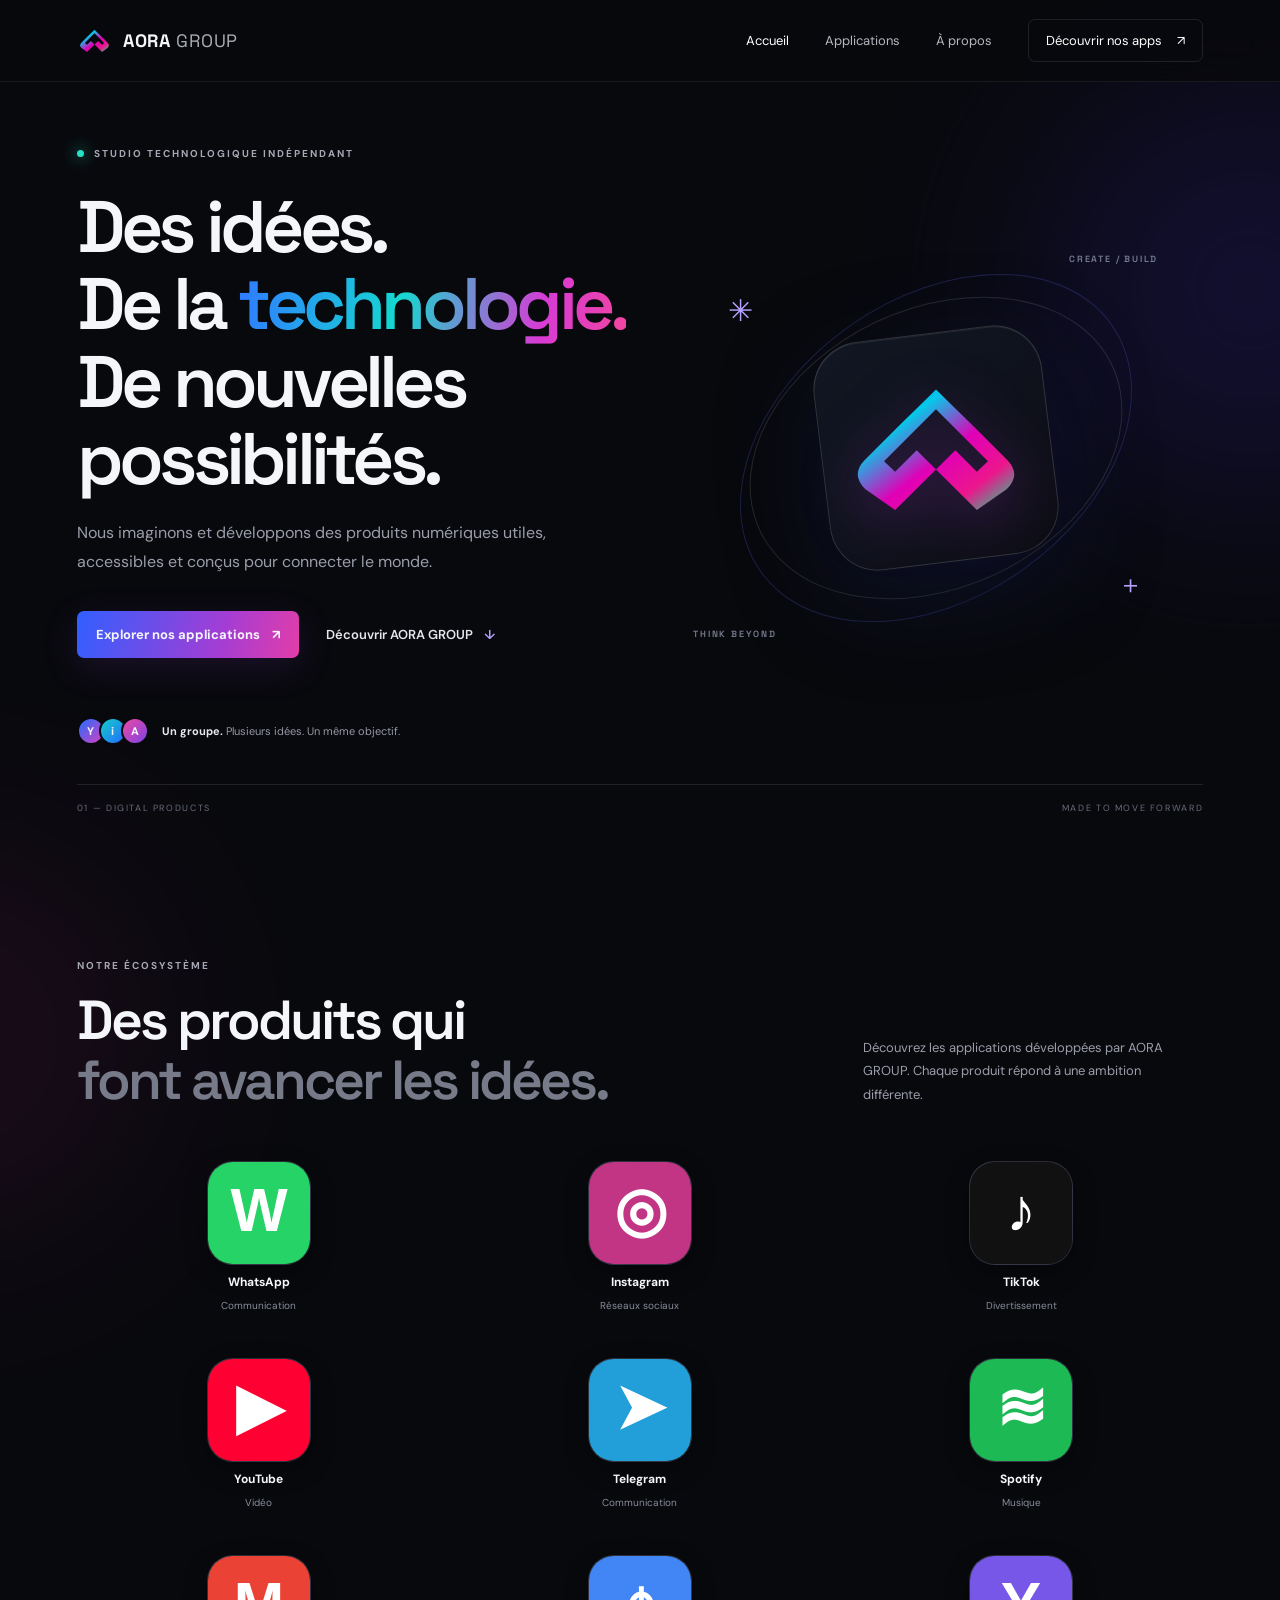
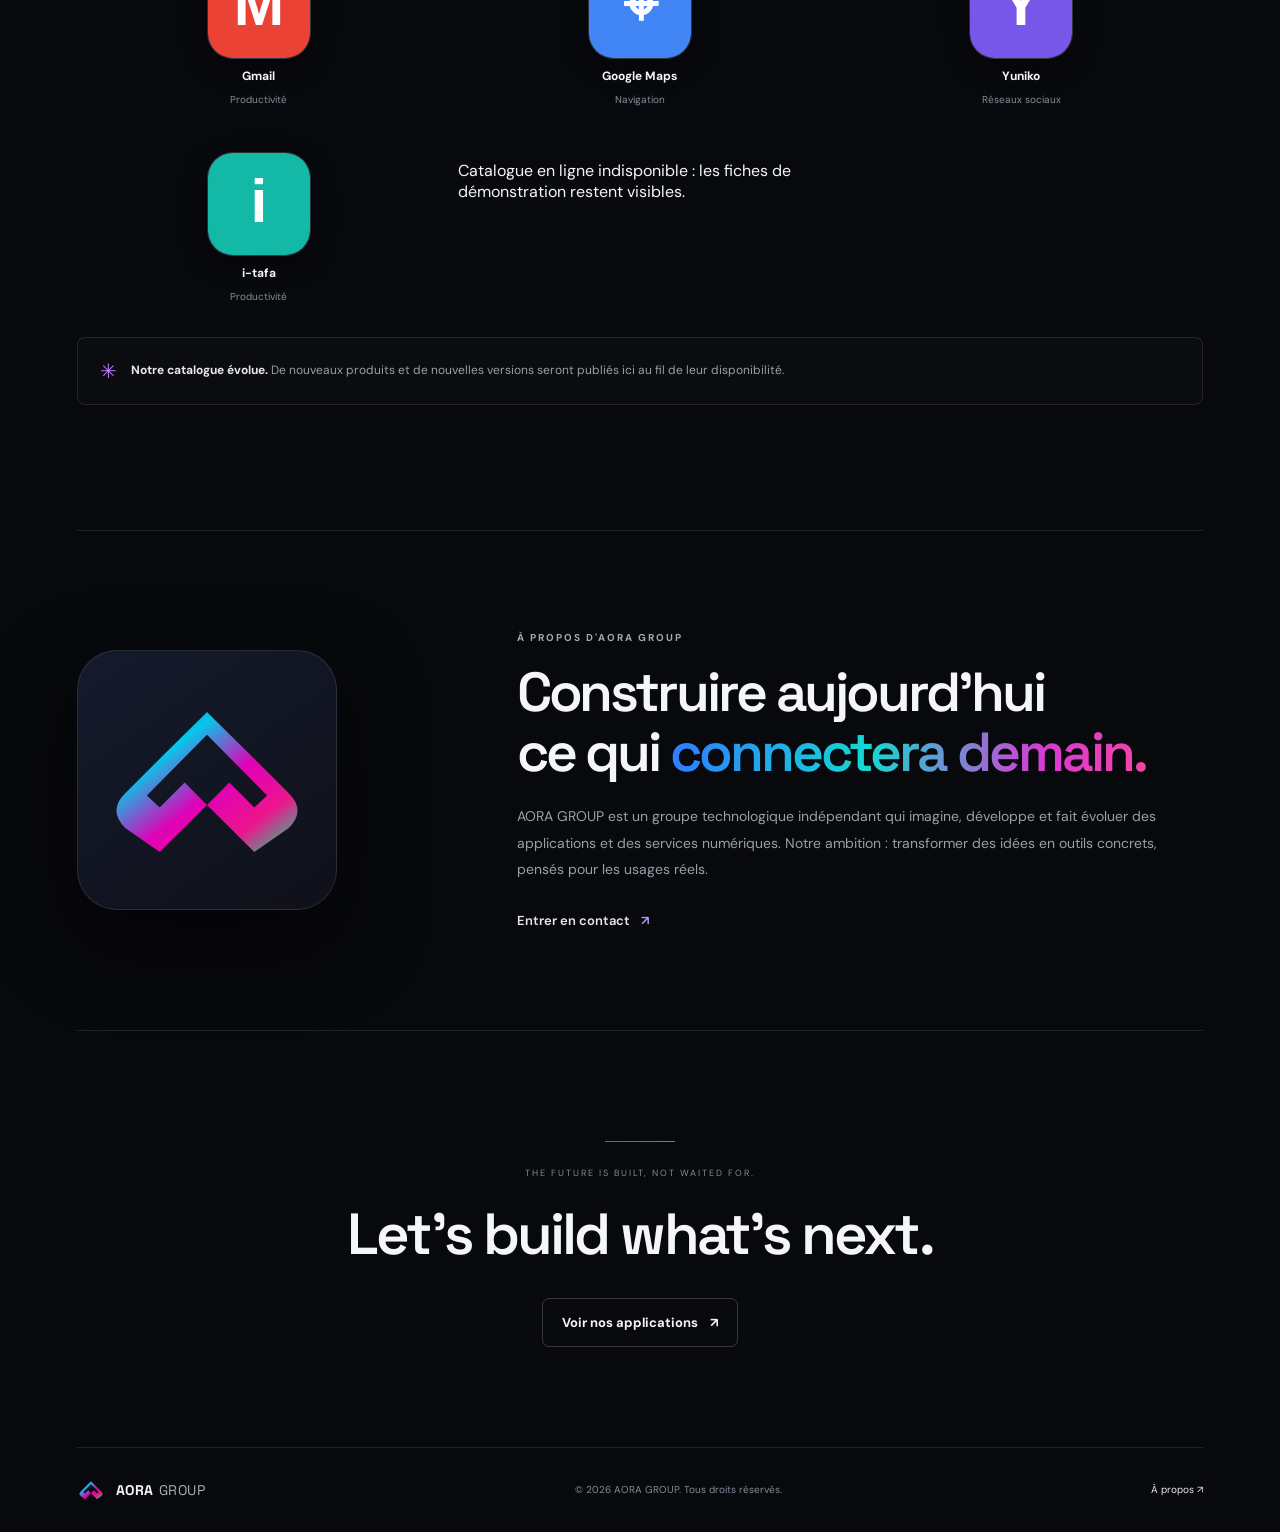
==== commit 4e47c8da: "Enable legacy browser fallback and mobile viewport support" ====
--- a/index.html
+++ b/index.html
@@ -1,7 +1,7 @@
 <!doctype html>
 <html lang="fr">
 <head>
-  <meta charset="UTF-8"><meta name="viewport" content="width=device-width, initial-scale=1">
+  <meta charset="UTF-8"><meta name="viewport" content="width=device-width, initial-scale=1, viewport-fit=cover">
   <meta name="theme-color" content="#08090d">
   <meta name="description" content="Découvrez et téléchargez les applications officielles AORA GROUP. Des produits numériques utiles, accessibles et conçus pour connecter le monde.">
   <title>AORA GROUP — Applications officielles</title>
@@ -51,5 +51,6 @@
     <section class="closing section-wrap"><div class="closing-line"></div><p>THE FUTURE IS BUILT, NOT WAITED FOR.</p><h2>Let's build what's next.</h2><a href="#apps" class="button button-outline">Voir nos applications <span>↗</span></a></section>
   </main>
   <footer class="footer section-wrap"><a class="brand footer-brand" href="#home"><img src="assets/aora-mark.svg" alt=""><span>AORA<span class="brand-light"> GROUP</span></span></a><span class="footer-copy">© <span id="year"></span> AORA GROUP. Tous droits réservés.</span><a href="#about" class="footer-contact">À propos ↗</a></footer>
-  <script src="app.js"></script>
+  <script type="module" src="app.js"></script>
+  <script nomodule src="legacy.js"></script>
 </body></html>
--- a/styles.css
+++ b/styles.css
@@ -1,4 +1,117 @@
 :root{--bg:#08090d;--panel:#101219;--line:rgba(255,255,255,.1);--text:#f5f6fa;--muted:#9b9eaa;--pink:#ef3ebc;--cyan:#16d8ce;--blue:#246bff;--font:'DM Sans',sans-serif;--display:'Space Grotesk',sans-serif}*{box-sizing:border-box}html{scroll-behavior:smooth;scroll-padding-top:90px}body{margin:0;background:var(--bg);color:var(--text);font-family:var(--font);overflow-x:hidden}a{color:inherit;text-decoration:none}.ambient{position:absolute;pointer-events:none;filter:blur(110px);opacity:.18;border-radius:50%;z-index:-1}.ambient-one{width:420px;height:420px;background:#4730d9;top:80px;right:-180px}.ambient-two{width:380px;height:380px;background:#d52b9f;top:850px;left:-240px;opacity:.1}.site-header{height:82px;padding:0 max(6vw,24px);display:flex;align-items:center;justify-content:space-between;border-bottom:1px solid rgba(255,255,255,.07);position:sticky;top:0;z-index:10;background:rgba(8,9,13,.82);backdrop-filter:blur(18px)}.brand{display:flex;align-items:center;gap:11px;font:700 18px var(--display);letter-spacing:.04em}.brand-mark{width:35px;height:35px;object-fit:contain}.brand-light{font-weight:400;color:#a9abb5}.nav{display:flex;align-items:center;gap:36px;font-size:13px;color:#b6b7c0}.nav-link{transition:color .2s}.nav-link:hover,.nav-link.active{color:white}.nav-cta{padding:12px 17px;border:1px solid var(--line);border-radius:7px;color:white}.nav-cta span,.button span{margin-left:12px}.menu-toggle{display:none;background:none;border:0}.section-wrap{width:min(1180px,88%);margin-inline:auto}.hero{min-height:690px;display:grid;grid-template-columns:1.05fr .95fr;align-items:center;position:relative;padding-top:65px;padding-bottom:95px}.eyebrow{font-size:10px;letter-spacing:.2em;font-weight:700;color:#a6a8b5;display:flex;align-items:center;gap:10px}.eyebrow-dot{width:7px;height:7px;border-radius:50%;background:#27e1c7;box-shadow:0 0 15px #27e1c7}.hero h1{font:600 clamp(44px,5.7vw,76px)/1.06 var(--display);letter-spacing:-.065em;margin:28px 0 22px}.gradient-text{background:linear-gradient(100deg,#2e80ff 4%,#15d8d0 42%,#d73bd4 78%,#f3459f);-webkit-background-clip:text;background-clip:text;color:transparent}.hero-description{max-width:500px;color:var(--muted);font-size:16px;line-height:1.8}.hero-actions{display:flex;align-items:center;gap:27px;margin-top:34px}.button{display:inline-flex;align-items:center;padding:15px 19px;border-radius:7px;font-size:13px;font-weight:700;transition:transform .2s,border-color .2s}.button:hover{transform:translateY(-3px)}.button-primary{background:linear-gradient(105deg,#315fff,#a43dd4 65%,#e33da8);box-shadow:0 10px 35px #7435b52e}.text-link{font-size:13px;font-weight:600;color:#e6e6ed}.text-link span{margin-left:8px;color:#b4a0ff}.hero-proof{display:flex;align-items:center;gap:13px;margin-top:55px}.proof-avatars{display:flex}.proof-avatars span{width:28px;height:28px;border:2px solid var(--bg);border-radius:50%;display:grid;place-items:center;font-size:11px;font-weight:700;margin-left:-6px;background:linear-gradient(135deg,#236dff,#d63fc1)}.proof-avatars span:first-child{margin-left:0}.proof-avatars span:nth-child(2){background:linear-gradient(135deg,#14cfc8,#226aff)}.proof-avatars span:nth-child(3){background:linear-gradient(135deg,#ed49a2,#7e42e7)}.hero-proof p{font-size:11px;color:#9699a5}.hero-proof strong{color:#e8e9ef}.hero-art{height:490px;position:relative;display:grid;place-items:center}.art-orbit{position:absolute;border:1px solid rgba(255,255,255,.12);border-radius:50%;transform:rotate(-25deg)}.orbit-a{width:390px;height:280px}.orbit-b{width:300px;height:430px;transform:rotate(55deg);border-color:rgba(100,115,255,.22)}.art-core{width:230px;height:230px;border-radius:48px;background:linear-gradient(145deg,#111723,#0d0d15);border:1px solid rgba(255,255,255,.14);box-shadow:0 30px 100px #151c4e66, inset 0 1px 0 #ffffff12;display:grid;place-items:center;transform:rotate(-7deg)}.art-core img{width:190px;height:190px;object-fit:contain;transform:rotate(7deg);filter:drop-shadow(0 12px 30px #a53ac855)}.art-label{position:absolute;font:600 9px var(--display);letter-spacing:.2em;color:#777d91}.label-top{top:50px;right:45px}.label-bottom{bottom:53px;left:25px}.art-star{position:absolute;color:#b6a1ff}.star-one{font-size:30px;top:88px;left:60px}.star-two{font-size:25px;bottom:92px;right:60px}.hero-bottom{position:absolute;bottom:30px;left:0;right:0;display:flex;justify-content:space-between;border-top:1px solid var(--line);padding-top:17px;font-size:9px;letter-spacing:.18em;color:#686d7c}.apps-section{padding-top:115px;padding-bottom:125px}.section-heading{display:flex;justify-content:space-between;align-items:end;margin-bottom:42px}.section-heading h2,.manifesto h2{font:600 clamp(36px,4.3vw,55px)/1.1 var(--display);letter-spacing:-.055em;margin:18px 0 0}.muted-text{color:#777b89}.section-heading>p{max-width:340px;color:var(--muted);font-size:13px;line-height:1.8;margin-bottom:5px}.app-grid{display:grid;grid-template-columns:1fr 1fr;gap:22px}.app-card{padding:20px;border:1px solid var(--line);border-radius:12px;background:linear-gradient(145deg,#12151e,#0d0f15);transition:transform .25s,border-color .25s}.app-card:hover{transform:translateY(-5px);border-color:#7771c066}.app-card-top,.app-card-foot{display:flex;justify-content:space-between;align-items:center;font-size:9px;letter-spacing:.12em;color:#858a9a}.app-status{font-size:10px;letter-spacing:0;color:#bfc2cd}.app-status i{display:inline-block;width:6px;height:6px;border-radius:50%;background:#e4b65a;margin-right:6px}.app-visual{height:245px;border-radius:8px;margin:20px 0;display:grid;place-items:center;position:relative;overflow:hidden}.yuniko-visual{background:radial-gradient(circle at 50% 48%,#38318c 0,#1a1b45 35%,#111326 72%)}.itafa-visual{background:radial-gradient(circle at 50% 48%,#842c82 0,#3d1d56 36%,#181323 75%)}.yuniko-visual:before,.itafa-visual:before{content:"";position:absolute;width:240px;height:240px;border:1px solid #ffffff20;border-radius:50%;box-shadow:0 0 0 35px #ffffff08,0 0 0 70px #ffffff05}.yuniko-symbol,.itafa-symbol{font:700 100px var(--display);letter-spacing:-.1em;color:white;text-shadow:0 10px 45px #a7a6ff88;z-index:1}.itafa-symbol{font-style:italic;color:#fff;text-shadow:0 10px 45px #ff70df88}.visual-caption{position:absolute;bottom:17px;font-size:8px;letter-spacing:.22em;color:#c5c1db}.app-info{display:flex;justify-content:space-between;align-items:center;gap:20px;padding:0 2px 22px}.app-info h3{font:600 24px var(--display);margin:0 0 7px}.app-info p{font-size:12px;color:var(--muted);line-height:1.7;max-width:390px;margin:0}.round-arrow{width:38px;height:38px;border:1px solid var(--line);border-radius:50%;display:grid;place-items:center;flex:none}.app-card-foot{border-top:1px solid var(--line);padding-top:14px;font-size:8px}.catalog-note{display:flex;align-items:center;gap:14px;padding:20px 22px;margin-top:24px;border:1px solid var(--line);border-radius:8px;background:#ffffff04}.note-icon{font-size:20px;color:#c07bff}.catalog-note p{font-size:12px;color:var(--muted);margin:0;line-height:1.6}.catalog-note strong{color:#e7e7ef}.manifesto{border-top:1px solid var(--line);border-bottom:1px solid var(--line);padding:100px 0;display:grid;grid-template-columns:.7fr 1.3fr;align-items:center;gap:70px}.manifesto-mark{width:260px;height:260px;border-radius:40px;background:linear-gradient(145deg,#141b2c,#101019);border:1px solid var(--line);display:grid;place-items:center;box-shadow:0 30px 80px #0008}.manifesto-mark img{width:220px;height:220px;object-fit:contain}.manifesto h2{margin:18px 0 20px}.manifesto-copy>p{max-width:650px;font-size:14px;line-height:1.9;color:var(--muted);margin-bottom:26px}.closing{text-align:center;padding:110px 0 100px}.closing-line{height:1px;width:70px;background:linear-gradient(90deg,#256bff,#e43da8);margin:0 auto 25px}.closing>p{font-size:9px;letter-spacing:.22em;color:#858a9a}.closing h2{font:600 clamp(34px,5vw,58px) var(--display);letter-spacing:-.05em;margin:18px 0 27px}.button-outline{border:1px solid #ffffff30}.button-outline:hover{border-color:#b38aff}.footer{min-height:85px;border-top:1px solid var(--line);display:flex;align-items:center;justify-content:space-between}.footer-brand{font-size:14px}.footer-brand img{width:28px;height:28px}.footer-copy,.footer-contact{font-size:10px;color:#888c99}.footer-contact{color:#e7e7ef}.menu-toggle{cursor:pointer}
 @media(max-width:800px){.site-header{height:72px}.menu-toggle{display:flex;flex-direction:column;gap:5px;padding:10px}.menu-toggle span{width:22px;height:2px;background:white}.nav{display:none;position:absolute;top:71px;left:0;right:0;background:#0b0c12;padding:25px 6%;border-bottom:1px solid var(--line);flex-direction:column;align-items:stretch;gap:22px}.nav.open{display:flex}.nav-cta{text-align:center}.hero{grid-template-columns:1fr;padding-top:70px;min-height:auto}.hero h1{font-size:clamp(45px,10vw,68px)}.hero-art{height:370px;margin-top:10px}.art-core{width:190px;height:190px}.art-core img{width:160px;height:160px}.orbit-a{width:300px;height:220px}.orbit-b{width:240px;height:340px}.hero-bottom{position:relative;bottom:auto;margin-top:15px}.section-heading{display:block}.section-heading>p{margin-top:20px}.app-grid{grid-template-columns:1fr}.manifesto{grid-template-columns:1fr;gap:40px;padding:75px 0}.manifesto-mark{width:190px;height:190px;margin:auto}.manifesto-mark img{width:160px;height:160px}.apps-section{padding-top:85px;padding-bottom:90px}.closing{padding:85px 0}.footer{flex-wrap:wrap;gap:15px;padding:20px 0}.footer-copy{order:3;width:100%}}@media(max-width:430px){.section-wrap{width:88%}.hero-actions{align-items:flex-start;flex-direction:column;gap:20px}.hero-proof{margin-top:35px}.hero-art{height:320px}.art-core{width:165px;height:165px;border-radius:35px}.art-core img{width:145px;height:145px}.orbit-a{width:250px;height:180px}.orbit-b{width:205px;height:290px}.label-top{right:5px}.label-bottom{left:0}.app-card{padding:14px}.app-visual{height:210px}.app-card-top{font-size:8px}.app-info h3{font-size:22px}.app-info p{font-size:11px}}
 
-.catalog-loading,.catalog-empty{grid-column:1/-1;padding:42px 24px;border:1px solid var(--line);border-radius:12px;text-align:center;background:#ffffff04;color:var(--muted);font-size:13px;line-height:1.8}.catalog-empty span{font-size:28px;color:#c07bff}.catalog-empty h3{color:var(--text);font:600 21px var(--display);margin:10px 0}.catalog-empty p{max-width:460px;margin:0 auto}.status-live i{background:#46d9a5}.catalog-visual{background:radial-gradient(circle at 50% 45%,#37336d,#171827 72%)}.catalog-tone-1{background:radial-gradient(circle at 50% 45%,#71376d,#201729 72%)}.catalog-tone-2{background:radial-gradient(circle at 50% 45%,#245c69,#121d28 72%)}.catalog-tone-3{background:radial-gradient(circle at 50% 45%,#6b4c2b,#211b18 72%)}.catalog-app-icon{width:116px;height:116px;border-radius:28px;background:linear-gradient(145deg,#ffffff22,#ffffff08);border:1px solid #ffffff30;display:grid;place-items:center;box-shadow:0 18px 55px #0006;overflow:hidden}.catalog-app-icon img{width:100%;height:100%;object-fit:cover}.catalog-app-letter{font:700 62px var(--display);color:#fff}.catalog-actions{display:flex;align-items:center;justify-content:space-between;padding:0 2px 20px}.download-button{padding:12px 18px}.app-version,.coming-label{font-size:10px;color:#9296a4}.catalog-note{margin-top:26px}@media(max-width:430px){.catalog-actions{align-items:flex-start;gap:12px;flex-direction:column}.catalog-app-icon{width:100px;height:100px}}+.catalog-loading,.catalog-empty{grid-column:1/-1;padding:42px 24px;border:1px solid var(--line);border-radius:12px;text-align:center;background:#ffffff04;color:var(--muted);font-size:13px;line-height:1.8}.catalog-empty span{font-size:28px;color:#c07bff}.catalog-empty h3{color:var(--text);font:600 21px var(--display);margin:10px 0}.catalog-empty p{max-width:460px;margin:0 auto}.status-live i{background:#46d9a5}.catalog-visual{background:radial-gradient(circle at 50% 45%,#37336d,#171827 72%)}.catalog-tone-1{background:radial-gradient(circle at 50% 45%,#71376d,#201729 72%)}.catalog-tone-2{background:radial-gradient(circle at 50% 45%,#245c69,#121d28 72%)}.catalog-tone-3{background:radial-gradient(circle at 50% 45%,#6b4c2b,#211b18 72%)}.catalog-app-icon{width:116px;height:116px;border-radius:28px;background:linear-gradient(145deg,#ffffff22,#ffffff08);border:1px solid #ffffff30;display:grid;place-items:center;box-shadow:0 18px 55px #0006;overflow:hidden}.catalog-app-icon img{width:100%;height:100%;object-fit:cover}.catalog-app-letter{font:700 62px var(--display);color:#fff}.catalog-actions{display:flex;align-items:center;justify-content:space-between;padding:0 2px 20px}.download-button{padding:12px 18px}.app-version,.coming-label{font-size:10px;color:#9296a4}.catalog-note{margin-top:26px}@media(max-width:430px){.catalog-actions{align-items:flex-start;gap:12px;flex-direction:column}.catalog-app-icon{width:100px;height:100px}}
+/* App-store catalogue */
+.app-grid{grid-template-columns:repeat(3,minmax(0,1fr));gap:30px 18px;max-width:760px}
+.app-tile{appearance:none;border:0;background:transparent;color:var(--text);display:flex;flex-direction:column;align-items:center;gap:9px;padding:8px 4px;cursor:pointer;min-width:0;text-align:center}
+.tile-icon{width:clamp(68px,10vw,104px);height:clamp(68px,10vw,104px);border-radius:25%;overflow:hidden;display:grid;place-items:center;background:linear-gradient(145deg,#222638,#11131b);border:1px solid #ffffff18;box-shadow:0 8px 25px #0005;transition:transform .2s,box-shadow .2s}
+.tile-icon img{width:100%;height:100%;object-fit:cover}.tile-letter{font:700 38px var(--display);color:#fff}
+.app-tile:hover .tile-icon{transform:translateY(-4px) scale(1.04);box-shadow:0 14px 34px #6c45c533}
+.tile-name{font-size:12px;font-weight:700;max-width:100%;overflow:hidden;text-overflow:ellipsis;white-space:nowrap}
+.tile-category{font-size:10px;color:#888d9b}
+.app-detail[hidden]{display:none}.app-detail{position:fixed;inset:0;z-index:30;background:rgba(5,6,10,.97);backdrop-filter:blur(20px);overflow:auto;padding:70px 20px 45px;display:flex;justify-content:center;align-items:flex-start;animation:detailIn .25s ease}
+#app-detail-content{width:min(720px,100%);margin:auto}.detail-close{position:fixed;right:22px;top:18px;width:42px;height:42px;border-radius:50%;border:1px solid #ffffff25;background:#151721;color:#fff;font-size:28px;cursor:pointer}
+.detail-head{display:flex;align-items:center;gap:20px}.detail-icon{width:92px;height:92px;border-radius:25%;overflow:hidden;background:#171a25;display:grid;place-items:center;flex:none}.detail-icon img{width:100%;height:100%;object-fit:cover}.detail-icon span{font-size:38px;font-weight:700}.detail-head h2{font:600 30px var(--display);margin:8px 0}.detail-head p,.detail-description{color:var(--muted);font-size:13px;line-height:1.8}.detail-description{margin:28px 0}.screenshots-title{font-size:10px;letter-spacing:.17em;color:#aaa;margin-bottom:13px}.screenshot-strip{display:flex;gap:13px;overflow-x:auto;padding:2px 2px 15px;scroll-snap-type:x mandatory}.screenshot-strip img{height:310px;max-width:80%;width:auto;border-radius:15px;border:1px solid #ffffff20;object-fit:contain;scroll-snap-align:start;background:#11131a}.screenshots-placeholder{border:1px dashed #ffffff28;border-radius:12px;padding:24px;color:#858a98;font-size:12px;margin:20px 0}.detail-download{margin-top:28px;width:100%;justify-content:center;position:relative;overflow:hidden;min-height:52px}.download-progress{position:absolute;inset:0;background:#ffffff20;transform:scaleX(0);transform-origin:left;pointer-events:none}.download-progress i{display:block;height:100%;background:linear-gradient(90deg,#17d6cb66,#bd4ad766)}.is-downloading .download-progress{animation:downloadSweep 1.2s ease forwards}.download-arrow{margin-left:12px}.detail-foot{text-align:center;font-size:10px;color:#777d8d;margin-top:14px}.detail-open{overflow:hidden}
+@keyframes detailIn{from{opacity:0;transform:translateY(12px)}to{opacity:1;transform:translateY(0)}}@keyframes downloadSweep{to{transform:scaleX(1)}}
+@media(max-width:600px){.app-grid{grid-template-columns:repeat(3,minmax(0,1fr));gap:24px 8px}.tile-icon{width:72px;height:72px;border-radius:22%}.tile-name{font-size:11px}.tile-category{font-size:9px}.app-detail{padding:75px 18px 35px}.detail-head h2{font-size:25px}.screenshot-strip img{height:260px}}
+
+
+/* Responsive hardening + older browser fallbacks */
+html{width:100%;min-width:0;-webkit-text-size-adjust:100%;text-size-adjust:100%}
+body{width:100%;min-width:0;overflow-x:hidden}
+img,svg,video{max-width:100%;height:auto}
+button,a{-webkit-tap-highlight-color:transparent}
+button{font:inherit}
+.site-header{padding-left:6%;padding-right:6%;-webkit-backdrop-filter:blur(18px)}
+.section-wrap{width:88%;max-width:1180px}
+.hero,.apps-section,.manifesto,.closing,.footer{min-width:0}
+.hero-copy,.hero-art,.manifesto-copy{min-width:0}
+.hero h1{font-size:clamp(36px,5.7vw,76px);overflow-wrap:anywhere}
+.app-grid{width:100%;max-width:none;grid-template-columns:repeat(3,minmax(0,1fr))}
+.app-tile{width:100%;min-width:0}
+.tile-icon{max-width:100%}
+.detail-head>div:last-child{min-width:0}
+.detail-head h2,.detail-head p,.detail-description{overflow-wrap:anywhere}
+.screenshot-strip{-webkit-overflow-scrolling:touch;overscroll-behavior-x:contain}
+.app-detail{-webkit-overflow-scrolling:touch}
+.detail-download{touch-action:manipulation}
+@supports not (backdrop-filter:blur(1px)){
+.site-header{background:#08090d}
+.app-detail{background:#08090d}
+}
+@supports not (display:grid){
+.hero{display:flex;flex-wrap:wrap}
+.hero-copy,.hero-art{width:100%}
+.app-grid{display:flex;flex-wrap:wrap}
+.app-tile{width:33.333%;max-width:33.333%}
+.manifesto{display:flex;flex-wrap:wrap}
+.manifesto-mark,.manifesto-copy{width:100%}
+}
+@media(max-width:800px){
+.site-header{padding-left:5%;padding-right:5%}
+.section-wrap{width:90%}
+.hero{padding-top:48px;padding-bottom:55px}
+.hero-art{max-width:100%;overflow:hidden}
+.section-heading{gap:22px}
+.section-heading>div,.section-heading>p{min-width:0}
+.manifesto{gap:32px}
+}
+@media(max-width:600px){
+html{scroll-padding-top:72px}
+.site-header{height:64px}
+.nav{top:63px;max-height:calc(100vh - 64px);overflow-y:auto}
+.brand{font-size:16px;gap:8px}
+.brand-mark{width:30px;height:30px}
+.section-wrap{width:calc(100% - 36px)}
+.hero{padding-top:42px}
+.hero h1{font-size:clamp(36px,10vw,54px);line-height:1.08;letter-spacing:-.055em}
+.hero-description{font-size:14px;line-height:1.7}
+.hero-actions{width:100%}
+.hero-actions .button{max-width:100%;white-space:normal;line-height:1.4}
+.hero-art{height:280px}
+.hero-bottom{gap:12px;font-size:8px;letter-spacing:.1em}
+.apps-section{padding-top:65px;padding-bottom:65px}
+.section-heading h2,.manifesto h2{font-size:clamp(30px,8vw,42px)}
+.app-grid{gap:22px 6px}
+.tile-icon{width:min(19vw,76px);height:min(19vw,76px);border-radius:21%}
+.tile-name{font-size:clamp(9px,2.8vw,11px)}
+.tile-category{font-size:9px}
+.detail-head{align-items:flex-start;gap:14px}
+.detail-icon{width:70px;height:70px}
+.detail-head h2{font-size:23px;overflow-wrap:anywhere}
+.detail-head p{font-size:11px}
+.detail-description{font-size:13px}
+.screenshot-strip img{height:min(58vh,250px);max-width:78vw}
+.detail-close{right:12px;top:10px;width:40px;height:40px}
+.app-detail{padding:66px 16px 28px}
+.manifesto{padding:60px 0}
+.manifesto-mark{width:160px;height:160px}
+.manifesto-mark img{width:135px;height:135px}
+.closing{padding:65px 0}
+.footer{padding:18px 0;min-height:0}
+}
+@media(max-width:360px){
+.section-wrap{width:calc(100% - 28px)}
+.hero h1{font-size:35px}
+.hero-art{height:245px}
+.art-core{width:140px;height:140px;border-radius:28px}
+.art-core img{width:120px;height:120px}
+.orbit-a{width:220px;height:155px}
+.orbit-b{width:175px;height:250px}
+.app-grid{gap:18px 3px}
+.tile-icon{width:58px;height:58px}
+.tile-name{font-size:9px}
+.tile-category{font-size:8px}
+.detail-head{gap:10px}
+.detail-icon{width:60px;height:60px}
+}
+@media(max-height:500px) and (orientation:landscape){
+.hero{min-height:0;padding-top:35px;padding-bottom:55px}
+.hero-art{height:260px}
+.app-detail{padding-top:58px}
+.screenshot-strip img{height:55vh}
+}
+@media(prefers-reduced-motion:reduce){
+*,*::before,*::after{scroll-behavior:auto!important;animation-duration:.01ms!important;animation-iteration-count:1!important;transition-duration:.01ms!important}
+}
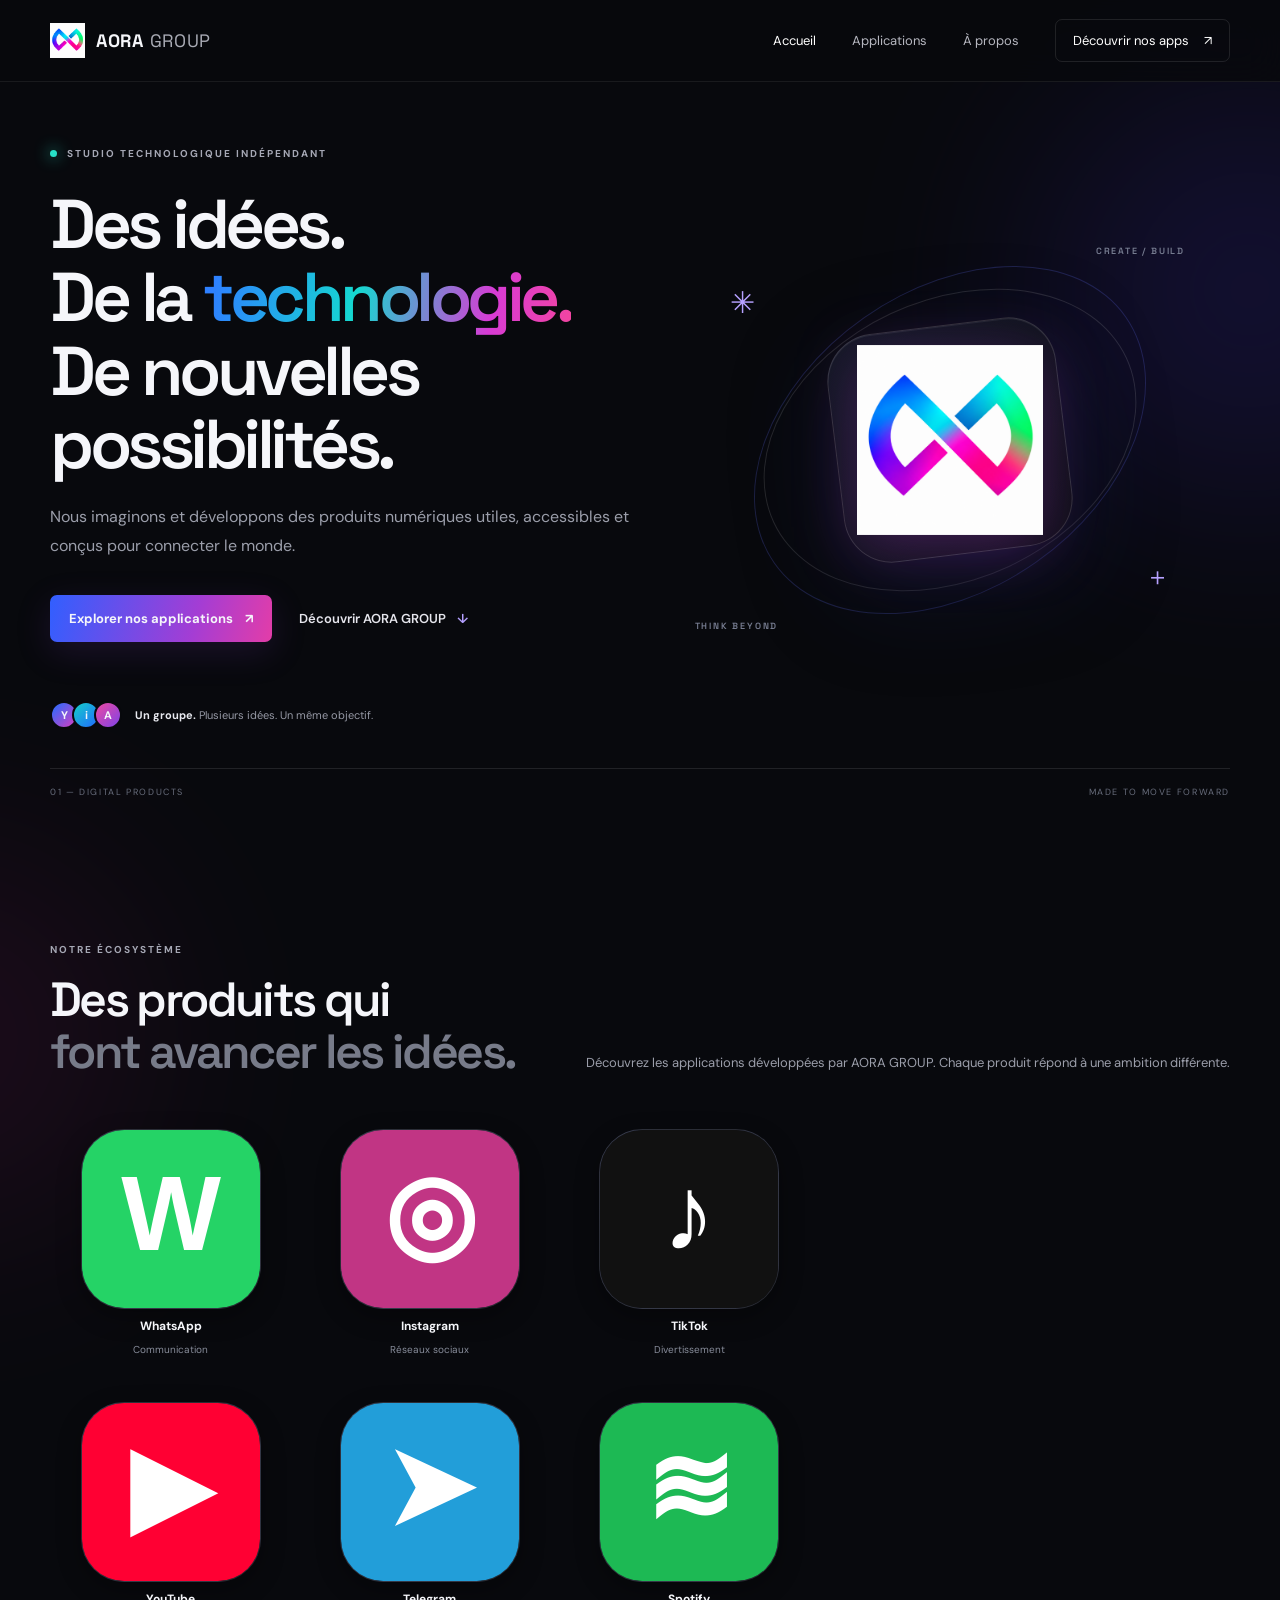
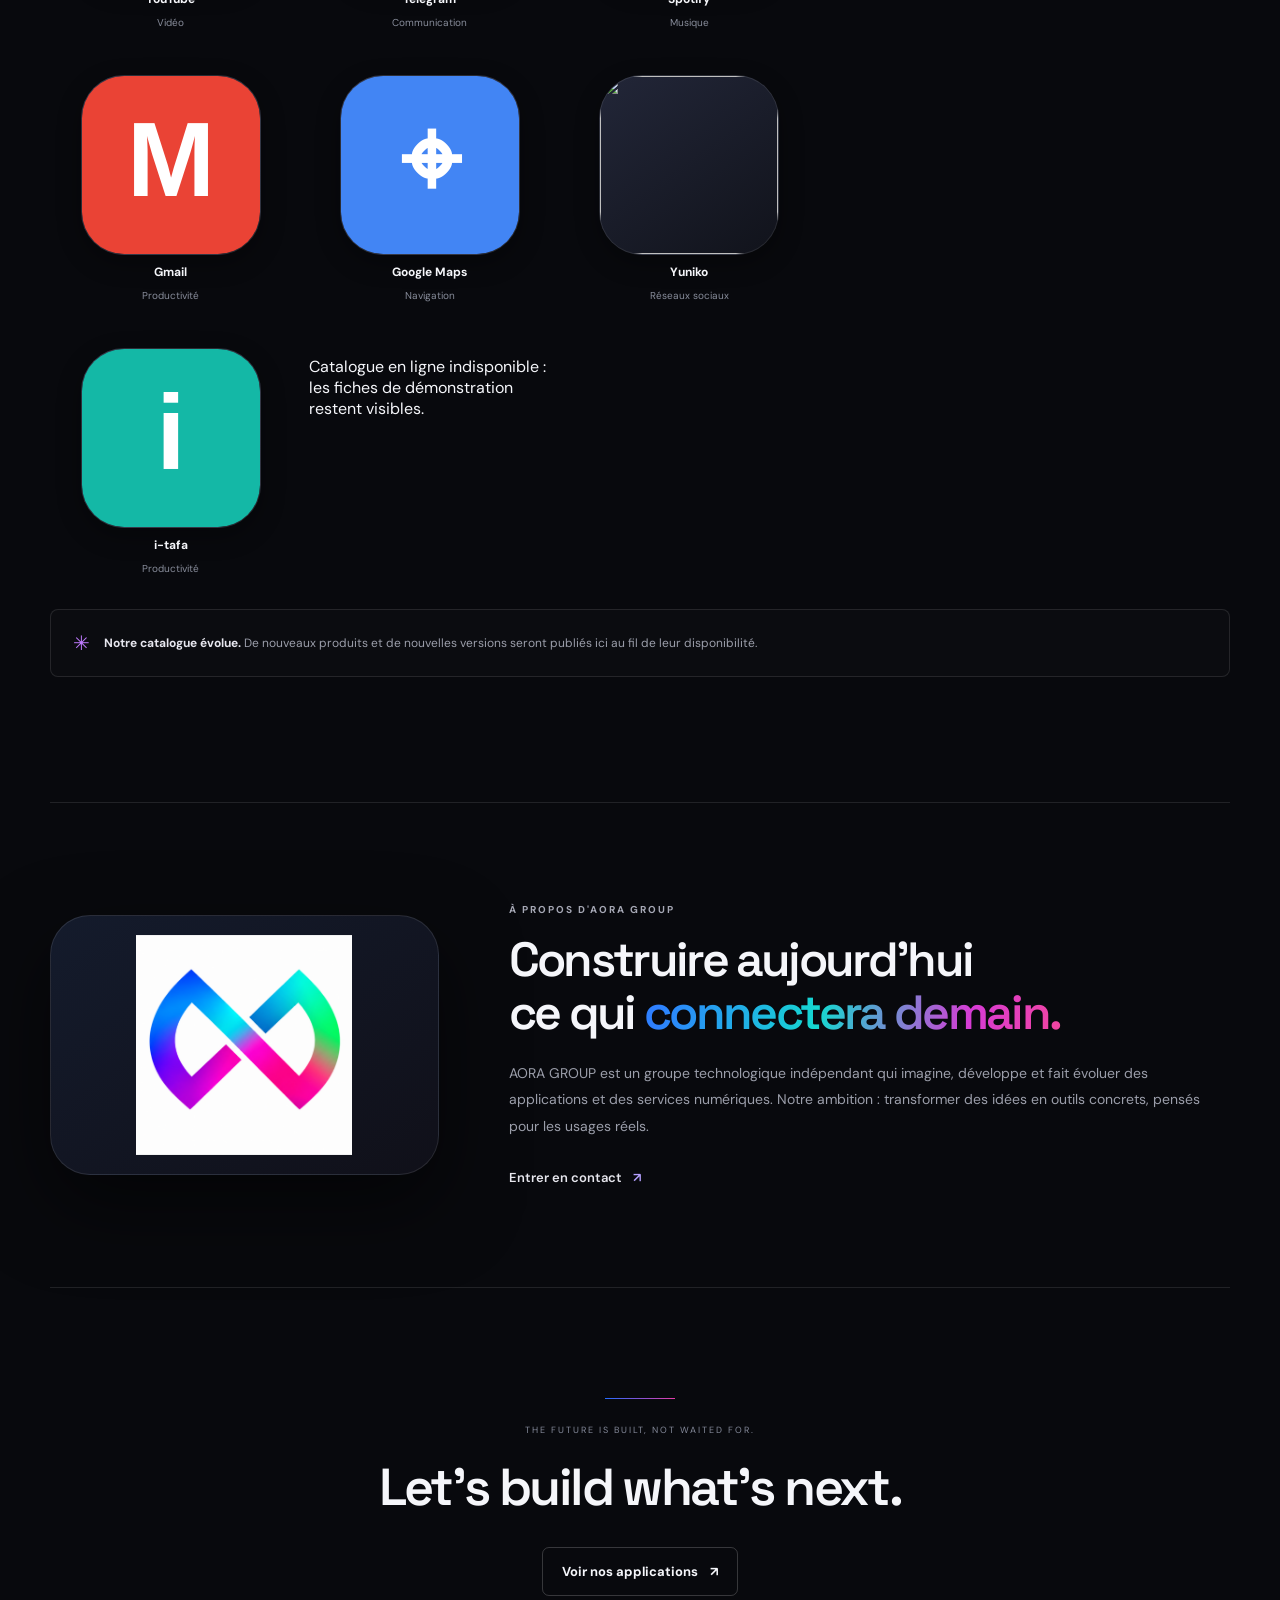
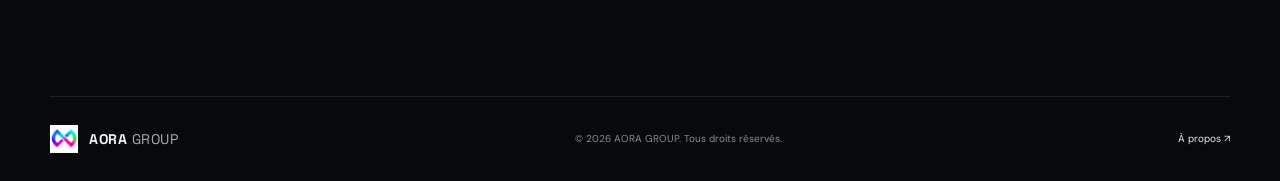
==== commit b942fe6b: "Use official AORA logo and stabilize responsive layout" ====
--- a/index.html
+++ b/index.html
@@ -5,7 +5,7 @@
   <meta name="theme-color" content="#08090d">
   <meta name="description" content="Découvrez et téléchargez les applications officielles AORA GROUP. Des produits numériques utiles, accessibles et conçus pour connecter le monde.">
   <title>AORA GROUP — Applications officielles</title>
-  <link rel="icon" type="image/svg+xml" href="assets/aora-mark.svg">
+  <link rel="icon" type="image/png" href="IMG_20261116_230758.png">
   <link rel="preconnect" href="https://fonts.googleapis.com"><link rel="preconnect" href="https://fonts.gstatic.com" crossorigin>
   <link href="https://fonts.googleapis.com/css2?family=DM+Sans:wght@400;500;600;700&family=Space+Grotesk:wght@400;500;600;700&display=swap" rel="stylesheet">
   <link rel="stylesheet" href="styles.css">
@@ -14,7 +14,7 @@
   <div class="ambient ambient-one"></div><div class="ambient ambient-two"></div>
   <header class="site-header">
     <a class="brand" href="#home" aria-label="AORA GROUP, accueil">
-      <img src="assets/aora-mark.svg" alt="" class="brand-mark"><span>AORA<span class="brand-light"> GROUP</span></span>
+      <img src="IMG_20261116_230758.png" alt="" class="brand-mark"><span>AORA<span class="brand-light"> GROUP</span></span>
     </a>
     <button class="menu-toggle" aria-label="Ouvrir le menu" aria-expanded="false"><span></span><span></span></button>
     <nav class="nav" id="navigation">
@@ -33,7 +33,7 @@
       </div>
       <div class="hero-art" aria-label="Symbole AORA GROUP">
         <div class="art-orbit orbit-a"></div><div class="art-orbit orbit-b"></div>
-        <div class="art-core"><img src="assets/aora-mark.svg" alt="Symbole AORA GROUP"></div>
+        <div class="art-core"><img src="IMG_20261116_230758.png" alt="Symbole AORA GROUP"></div>
         <span class="art-label label-top">CREATE / BUILD</span><span class="art-label label-bottom">THINK BEYOND</span>
         <span class="art-star star-one">✳</span><span class="art-star star-two">＋</span>
       </div>
@@ -45,12 +45,12 @@
       <div class="catalog-note"><span class="note-icon">✳</span><p><strong>Notre catalogue évolue.</strong> De nouveaux produits et de nouvelles versions seront publiés ici au fil de leur disponibilité.</p></div>
     </section>
     <section class="manifesto section-wrap" id="about">
-      <div class="manifesto-mark"><img src="assets/aora-mark.svg" alt=""></div>
+      <div class="manifesto-mark"><img src="IMG_20261116_230758.png" alt=""></div>
       <div class="manifesto-copy"><div class="eyebrow">À PROPOS D'AORA GROUP</div><h2>Construire aujourd'hui<br>ce qui <span class="gradient-text">connectera demain.</span></h2><p>AORA GROUP est un groupe technologique indépendant qui imagine, développe et fait évoluer des applications et des services numériques. Notre ambition : transformer des idées en outils concrets, pensés pour les usages réels.</p><a class="text-link" href="#about">Entrer en contact <span>↗</span></a></div>
     </section>
     <section class="closing section-wrap"><div class="closing-line"></div><p>THE FUTURE IS BUILT, NOT WAITED FOR.</p><h2>Let's build what's next.</h2><a href="#apps" class="button button-outline">Voir nos applications <span>↗</span></a></section>
   </main>
-  <footer class="footer section-wrap"><a class="brand footer-brand" href="#home"><img src="assets/aora-mark.svg" alt=""><span>AORA<span class="brand-light"> GROUP</span></span></a><span class="footer-copy">© <span id="year"></span> AORA GROUP. Tous droits réservés.</span><a href="#about" class="footer-contact">À propos ↗</a></footer>
+  <footer class="footer section-wrap"><a class="brand footer-brand" href="#home"><img src="IMG_20261116_230758.png" alt=""><span>AORA<span class="brand-light"> GROUP</span></span></a><span class="footer-copy">© <span id="year"></span> AORA GROUP. Tous droits réservés.</span><a href="#about" class="footer-contact">À propos ↗</a></footer>
   <script type="module" src="app.js"></script>
   <script nomodule src="legacy.js"></script>
 </body></html>
--- a/styles.css
+++ b/styles.css
@@ -115,3 +115,287 @@
 @media(prefers-reduced-motion:reduce){
 *,*::before,*::after{scroll-behavior:auto!important;animation-duration:.01ms!important;animation-iteration-count:1!important;transition-duration:.01ms!important}
 }
+
+/* Explicit value fallbacks for browsers without clamp(), min(), max() or CSS Grid */
+.hero h1{font-size:64px}
+.section-heading h2,.manifesto h2{font-size:48px}
+.closing h2{font-size:52px}
+.tile-icon{width:90px;height:90px}
+.section-wrap{width:88%;max-width:1180px}
+.app-grid{display:flex;flex-wrap:wrap}
+.app-tile{width:33.333%;max-width:33.333%}
+.hero{display:flex;flex-wrap:wrap}
+.hero-copy{width:52%}
+.hero-art{width:48%}
+.manifesto{display:flex;flex-wrap:wrap}
+.manifesto-mark{width:35%}
+.manifesto-copy{width:55%}
+@supports (display:grid){
+.app-grid{display:grid}
+.hero{display:grid}
+.manifesto{display:grid}
+.hero-copy,.hero-art,.manifesto-mark,.manifesto-copy{width:auto}
+}
+@media(max-width:800px){
+.hero-copy,.hero-art{width:100%}
+.manifesto-mark,.manifesto-copy{width:100%}
+.hero h1{font-size:54px}
+.section-heading h2,.manifesto h2{font-size:40px}
+}
+@media(max-width:600px){
+.hero h1{font-size:44px}
+.section-heading h2,.manifesto h2{font-size:34px}
+.closing h2{font-size:38px}
+.tile-icon{width:68px;height:68px}
+.app-tile{width:33.333%;max-width:33.333%}
+}
+@media(max-width:360px){
+.hero h1{font-size:35px}
+.tile-icon{width:58px;height:58px}
+}
+
+
+/* App icons: true rounded squares, enlarged evenly in both dimensions */
+.tile-icon{width:180px;height:180px;aspect-ratio:1/1;border-radius:24%;overflow:hidden}
+.tile-icon img{width:100%;height:100%;object-fit:cover}
+@media(max-width:600px){
+  .app-grid{grid-template-columns:repeat(2,minmax(0,1fr));gap:28px 14px}
+  .tile-icon{width:145px;height:145px;border-radius:24%}
+  .tile-name{font-size:13px}
+}
+@media(max-width:340px){
+  .tile-icon{width:130px;height:130px}
+}
+
+/* Final catalogue layout fix: prevent legacy fallback widths shrinking app icons */
+.app-grid{display:grid;grid-template-columns:repeat(3,minmax(0,1fr))}
+.app-tile{width:100%;max-width:100%;min-width:0}
+.tile-icon{display:grid;flex:0 0 180px;width:180px;min-width:180px;max-width:180px;height:180px;min-height:180px;max-height:180px;aspect-ratio:1/1;box-sizing:border-box;border-radius:24%;overflow:hidden}
+.tile-icon img{display:block;width:100%;height:100%;min-width:100%;min-height:100%;max-width:none;object-fit:cover}
+@media(max-width:600px){
+  .app-grid{grid-template-columns:repeat(2,minmax(0,1fr))}
+  .app-tile{width:100%;max-width:100%}
+  .tile-icon{flex-basis:145px;width:145px;min-width:145px;max-width:145px;height:145px;min-height:145px;max-height:145px}
+}
+@media(max-width:340px){
+  .tile-icon{flex-basis:130px;width:130px;min-width:130px;max-width:130px;height:130px;min-height:130px;max-height:130px}
+}
+
+
+/* Device-wide responsive layout: phones, tablets, laptops and large displays */
+html{width:100%;overflow-x:hidden}
+body{width:100%;overflow-x:hidden}
+.section-wrap{width:calc(100% - 64px);max-width:1180px;margin-left:auto;margin-right:auto}
+.site-header{padding-left:max(24px,calc((100% - 1180px)/2));padding-right:max(24px,calc((100% - 1180px)/2))}
+.hero-copy,.hero-art,.manifesto-copy,.manifesto-mark,.section-heading>div,.section-heading>p{min-width:0}
+.hero h1,.section-heading h2,.manifesto h2,.closing h2{overflow-wrap:break-word}
+.hero-description,.manifesto-copy>p,.section-heading>p{overflow-wrap:break-word}
+.app-grid{width:100%;max-width:760px;margin-left:0;margin-right:auto;grid-template-columns:repeat(3,minmax(0,1fr));gap:clamp(18px,3vw,30px) clamp(10px,2vw,18px)}
+.app-tile{width:100%;max-width:100%;min-width:0;padding:8px 4px}
+.tile-icon{flex:0 1 180px;width:180px;min-width:0;max-width:100%;height:180px;min-height:0;max-height:none;aspect-ratio:1/1}
+.tile-icon img{width:100%;height:100%;min-width:0;min-height:0;object-fit:cover}
+.app-detail{padding-left:clamp(16px,4vw,40px);padding-right:clamp(16px,4vw,40px)}
+#app-detail-content{width:100%;max-width:720px;min-width:0}
+.screenshot-strip{max-width:100%}
+.screenshot-strip img{max-width:min(80vw,420px);height:min(55vh,310px);object-fit:contain}
+.footer{gap:18px;flex-wrap:wrap}
+.footer-copy{overflow-wrap:anywhere}
+
+/* Compact laptops and tablets */
+@media(max-width:1024px){
+  .section-wrap{width:90%}
+  .site-header{padding-left:5%;padding-right:5%}
+  .hero{grid-template-columns:1fr 0.9fr;min-height:0;padding-top:55px;padding-bottom:85px;gap:12px}
+  .hero h1{font-size:clamp(42px,6vw,62px)}
+  .hero-art{height:390px;min-width:0}
+  .art-core{width:190px;height:190px}
+  .art-core img{width:155px;height:155px}
+  .orbit-a{width:310px;height:225px}
+  .orbit-b{width:245px;height:345px}
+  .apps-section{padding-top:90px;padding-bottom:95px}
+  .manifesto{gap:36px}
+  .manifesto-mark{width:210px;height:210px}
+  .manifesto-mark img{width:175px;height:175px}
+}
+@media(max-width:800px){
+  .site-header{height:72px}
+  .menu-toggle{display:flex;flex-direction:column;gap:5px;padding:10px}
+  .menu-toggle span{display:block;width:22px;height:2px;background:#fff}
+  .nav{display:none;position:absolute;top:71px;left:0;right:0;max-height:calc(100vh - 72px);overflow-y:auto;background:#0b0c12;padding:22px 6%;border-bottom:1px solid var(--line);flex-direction:column;align-items:stretch;gap:20px}
+  .nav.open{display:flex}
+  .nav-cta{text-align:center}
+  .hero{grid-template-columns:1fr;padding-top:48px;padding-bottom:45px;gap:0}
+  .hero-copy{width:100%}
+  .hero-art{width:100%;height:340px;margin-top:12px;overflow:hidden}
+  .hero-bottom{position:relative;bottom:auto;margin-top:8px}
+  .section-heading{display:block}
+  .section-heading>p{max-width:560px;margin-top:18px}
+  .app-grid{margin-left:auto;margin-right:auto}
+  .manifesto{grid-template-columns:1fr;gap:28px;padding:70px 0;text-align:left}
+  .manifesto-mark{width:180px;height:180px;margin:0 auto}
+  .manifesto-mark img{width:150px;height:150px}
+  .footer{padding:22px 0}
+}
+@media(max-width:680px){
+  .section-wrap{width:calc(100% - 36px)}
+  .hero{padding-top:38px;padding-bottom:34px}
+  .hero h1{font-size:clamp(35px,8.8vw,52px);line-height:1.08;letter-spacing:-.055em}
+  .hero-description{font-size:14px;line-height:1.7}
+  .hero-actions{display:flex;align-items:flex-start;flex-direction:column;gap:17px;margin-top:25px}
+  .hero-proof{margin-top:30px}
+  .hero-art{height:285px}
+  .art-core{width:155px;height:155px;border-radius:34px}
+  .art-core img{width:130px;height:130px}
+  .orbit-a{width:245px;height:175px}
+  .orbit-b{width:195px;height:275px}
+  .label-top{right:5px}
+  .label-bottom{left:0}
+  .apps-section{padding-top:62px;padding-bottom:65px}
+  .section-heading h2,.manifesto h2{font-size:clamp(30px,7.6vw,40px)}
+  .app-grid{grid-template-columns:repeat(2,minmax(0,1fr));gap:24px 12px}
+  .tile-icon{flex:0 1 145px;width:145px;max-width:100%;height:145px;border-radius:24%}
+  .tile-name{font-size:12px}
+  .tile-category{font-size:9px}
+  .catalog-note{align-items:flex-start;padding:16px}
+  .closing{padding:65px 0}
+  .closing h2{font-size:clamp(32px,8vw,44px)}
+  .footer{display:flex;align-items:flex-start;gap:14px}
+  .footer-copy{order:3;width:100%;line-height:1.6}
+  .footer-contact{margin-left:auto}
+}
+@media(max-width:380px){
+  .section-wrap{width:calc(100% - 28px)}
+  .site-header{padding-left:14px;padding-right:14px}
+  .brand{font-size:15px;gap:7px}
+  .brand-mark{width:27px;height:27px}
+  .hero h1{font-size:35px}
+  .eyebrow{font-size:9px;letter-spacing:.14em}
+  .hero-art{height:245px}
+  .art-core{width:138px;height:138px;border-radius:29px}
+  .art-core img{width:115px;height:115px}
+  .orbit-a{width:215px;height:150px}
+  .orbit-b{width:170px;height:240px}
+  .hero-bottom{font-size:7px;letter-spacing:.07em}
+  .app-grid{gap:20px 8px}
+  .tile-icon{flex-basis:130px;width:130px;height:130px}
+  .tile-name{font-size:11px}
+  .detail-head{gap:10px}
+  .detail-icon{width:60px;height:60px}
+  .detail-head h2{font-size:21px}
+  .detail-head p{font-size:10px}
+  .app-detail{padding:62px 12px 24px}
+  .detail-close{right:10px;top:9px}
+}
+@media(max-width:330px){
+  .section-wrap{width:calc(100% - 22px)}
+  .hero h1{font-size:32px}
+  .hero-actions .button{padding:13px 14px;font-size:12px}
+  .tile-icon{flex-basis:120px;width:120px;height:120px}
+  .tile-name{font-size:10px}
+}
+@media(min-width:1400px){
+  .section-wrap{max-width:1180px}
+  .hero{min-height:720px}
+}
+@media(max-height:520px) and (orientation:landscape){
+  .site-header{height:60px}
+  .nav{top:59px;max-height:calc(100vh - 60px)}
+  .hero{min-height:0;padding-top:28px;padding-bottom:38px}
+  .hero-art{height:250px}
+  .art-core{width:135px;height:135px}
+  .art-core img{width:110px;height:110px}
+  .apps-section{padding-top:48px;padding-bottom:55px}
+  .app-detail{padding-top:58px}
+  .screenshot-strip img{height:55vh}
+}
+@supports(aspect-ratio:1/1){
+  .tile-icon{height:auto;aspect-ratio:1/1}
+}
+@media(prefers-reduced-motion:reduce){
+  html{scroll-behavior:auto}
+  *,*::before,*::after{animation-duration:.01ms!important;transition-duration:.01ms!important}
+}
+
+
+/* Responsive consistency pass: fluid sizing at every viewport width */
+*,*::before,*::after{min-width:0}
+img,svg,video{max-width:100%}
+html,body{max-width:100%;overflow-x:clip}
+.section-wrap{width: min( calc(100% - 48px), 1180px )}
+.site-header{padding-inline:max(24px,calc((100% - 1180px)/2))}
+.hero-copy,.hero-art,.manifesto-copy,.manifesto-mark{min-width:0}
+.hero h1{font-size:clamp(34px,5.4vw,76px);overflow-wrap:anywhere}
+.section-heading h2,.manifesto h2,.closing h2{overflow-wrap:anywhere}
+.hero-description,.section-heading>p,.manifesto-copy>p{max-width:100%;overflow-wrap:anywhere}
+.app-grid{width:100%;max-width:760px;grid-template-columns:repeat(3,minmax(0,1fr))}
+.app-tile{min-width:0;width:100%;max-width:100%}
+.tile-icon{flex:0 1 180px;width:min(180px,100%);max-width:100%;height:auto;aspect-ratio:1/1}
+.tile-icon img{display:block;width:100%;height:100%;object-fit:cover}
+.app-info,.detail-head{min-width:0}
+.detail-head>div:last-child{min-width:0}
+.detail-head h2,.detail-head p{overflow-wrap:anywhere}
+.screenshot-strip{width:100%;overscroll-behavior-inline:contain}
+.screenshot-strip img{flex:0 0 auto;max-width:82vw}
+.footer>*{min-width:0}
+
+@media(max-width:900px){
+  .section-wrap{width:calc(100% - 48px)}
+  .hero{grid-template-columns:minmax(0,1fr);gap:8px;min-height:0;padding-top:48px;padding-bottom:56px}
+  .hero-copy{width:100%}
+  .hero-art{width:100%;height:340px}
+  .hero-bottom{position:relative;inset:auto;margin-top:8px}
+  .manifesto{grid-template-columns:minmax(0,1fr);gap:30px}
+  .manifesto-mark{width:180px;height:180px;margin-inline:auto}
+  .manifesto-mark img{width:145px;height:145px}
+}
+@media(max-width:680px){
+  .section-wrap{width:calc(100% - 32px)}
+  .site-header{padding-inline:16px}
+  .hero{padding-top:34px;padding-bottom:36px}
+  .hero h1{font-size:clamp(32px,8.6vw,52px)}
+  .hero-art{height:clamp(220px,66vw,285px)}
+  .hero-actions{width:100%;align-items:flex-start;flex-direction:column;gap:16px}
+  .hero-actions .button{max-width:100%;white-space:normal}
+  .hero-bottom{flex-wrap:wrap}
+  .section-heading h2,.manifesto h2{font-size:clamp(29px,7.4vw,40px)}
+  .app-grid{grid-template-columns:repeat(2,minmax(0,1fr));gap:24px 10px}
+  .tile-icon{flex-basis: min(145px,100%);width:min(145px,100%)}
+  .app-card{min-width:0}
+  .app-info{gap:10px}
+  .app-info>div{min-width:0}
+  .catalog-note{min-width:0}
+  .manifesto{padding-block:56px}
+  .footer{flex-wrap:wrap}
+}
+@media(max-width:380px){
+  .section-wrap{width:calc(100% - 24px)}
+  .site-header{padding-inline:12px}
+  .brand{font-size:14px;gap:6px}
+  .brand-mark{width:25px;height:25px}
+  .eyebrow{font-size:8px;letter-spacing:.12em}
+  .hero h1{font-size:clamp(29px,8.5vw,34px)}
+  .hero-art{height:220px}
+  .app-grid{gap:18px 6px}
+  .tile-icon{flex-basis:min(124px,100%);width:min(124px,100%)}
+  .tile-name{font-size:10px}
+  .tile-category{font-size:8px}
+  .app-detail{padding-inline:12px}
+}
+@media(max-width:320px){
+  .section-wrap{width:calc(100% - 20px)}
+  .hero h1{font-size:28px}
+  .hero-actions .button{padding:12px;font-size:11px}
+  .detail-head{gap:8px}
+  .detail-icon{width:54px;height:54px}
+}
+@media(orientation:landscape) and (max-height:520px){
+  .hero{padding-block:24px 38px}
+  .hero-art{height:230px}
+  .apps-section{padding-block:48px}
+  .app-detail{padding-top:56px}
+  .screenshot-strip img{height:52vh}
+}
+@media(min-width:1600px){
+  .section-wrap{max-width:1240px}
+  .site-header{padding-inline:max(32px,calc((100% - 1240px)/2))}
+}
